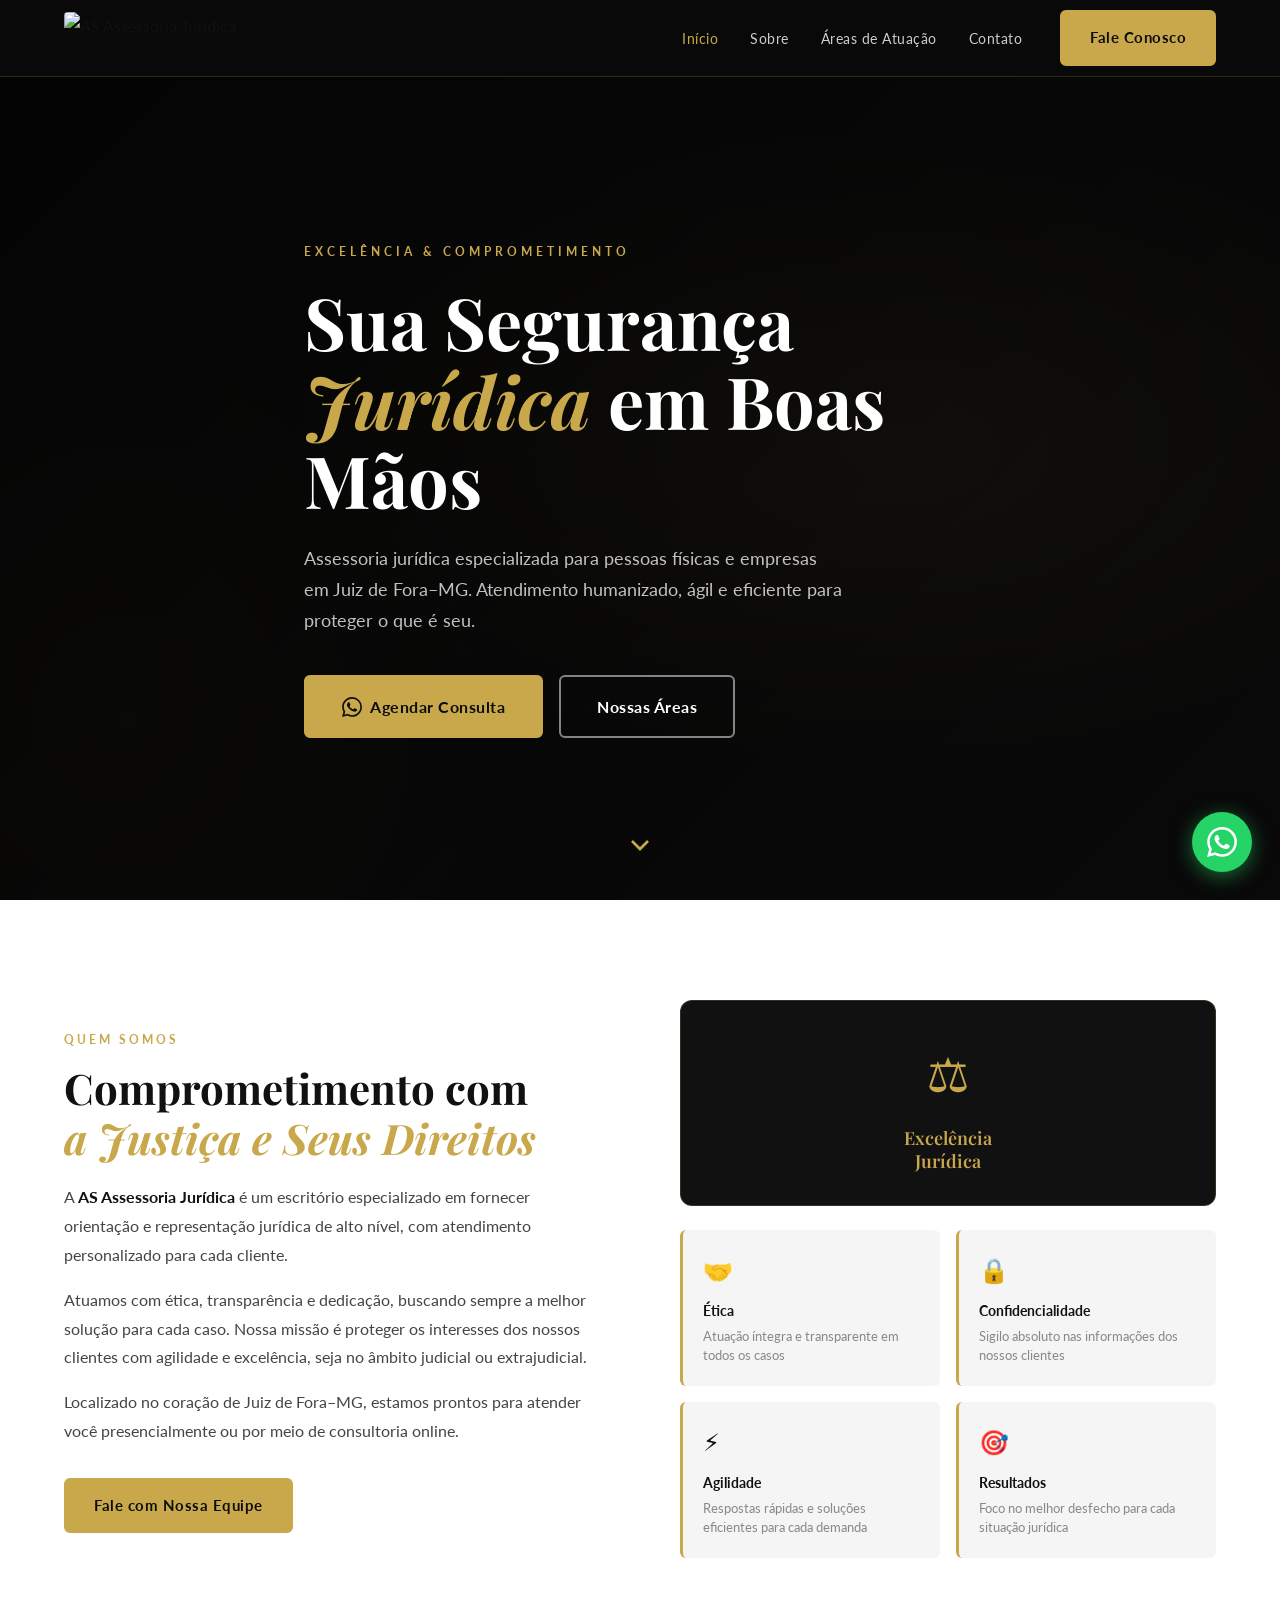
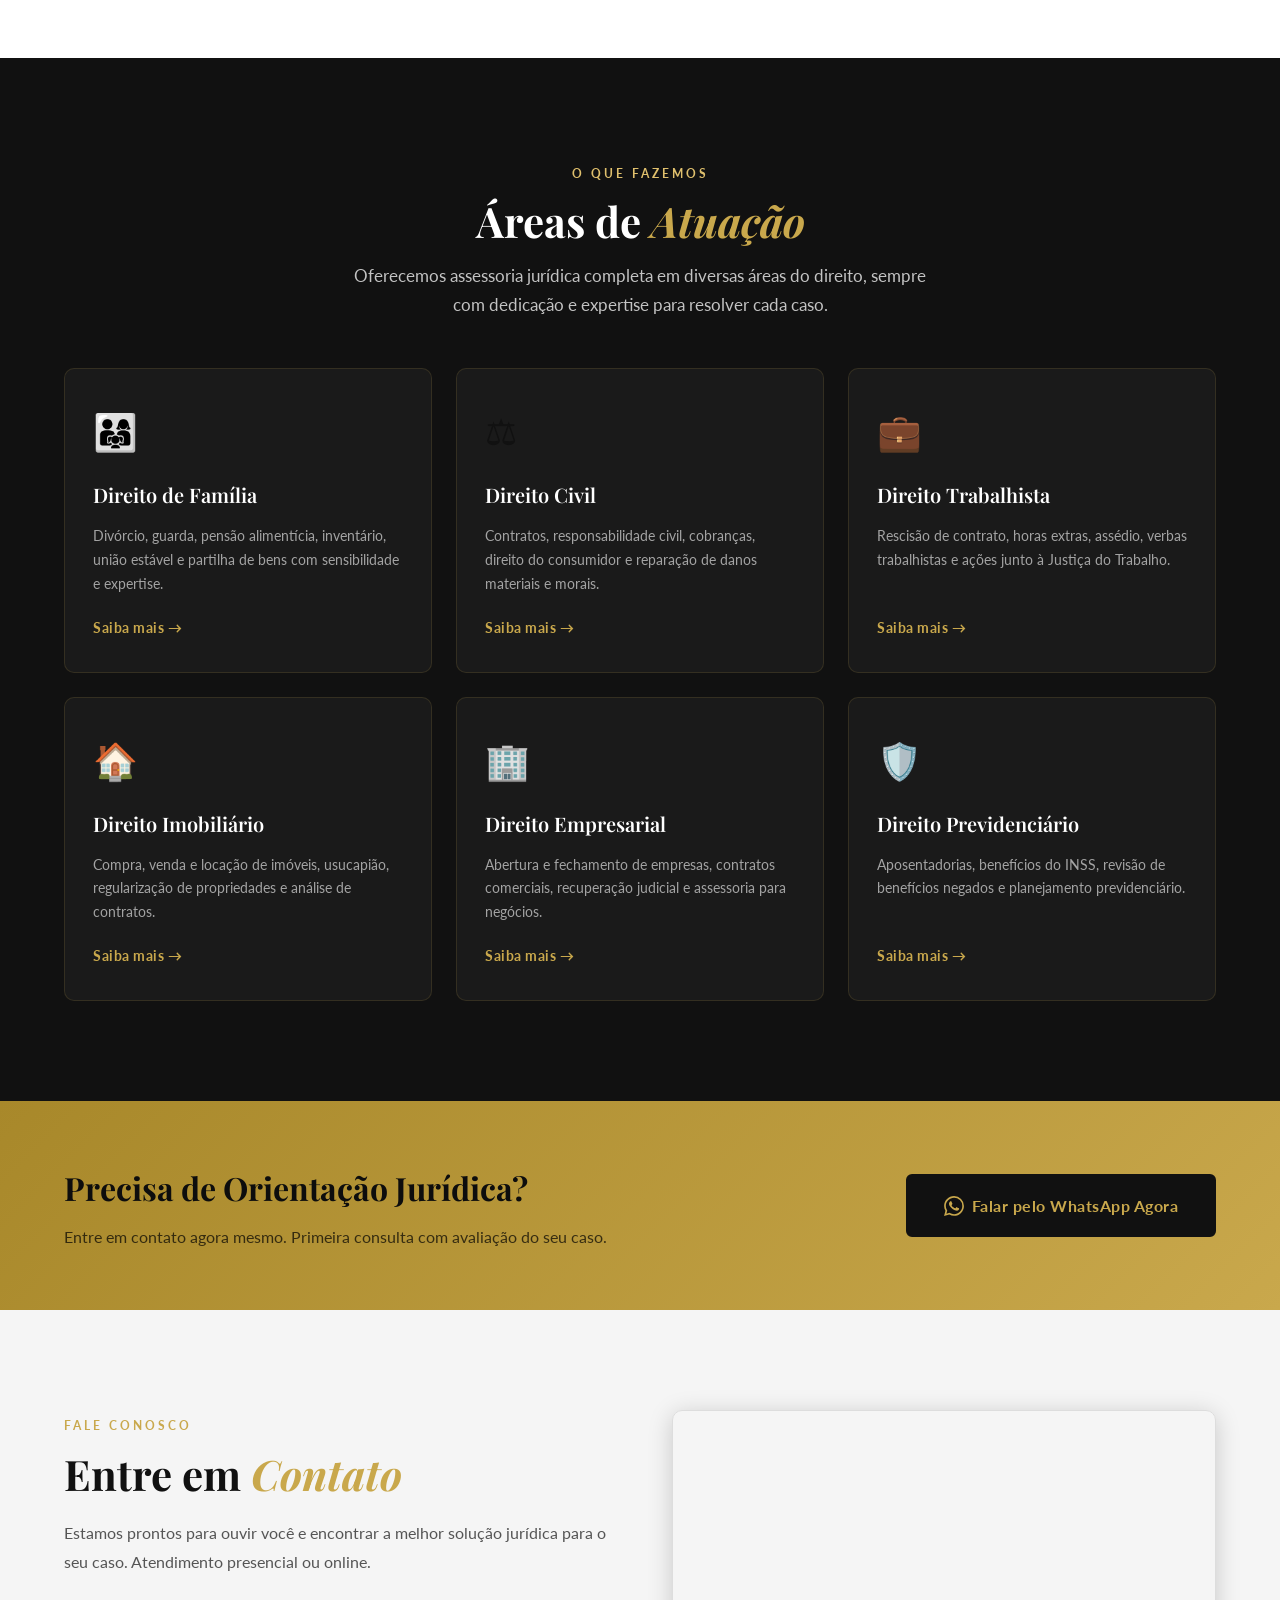
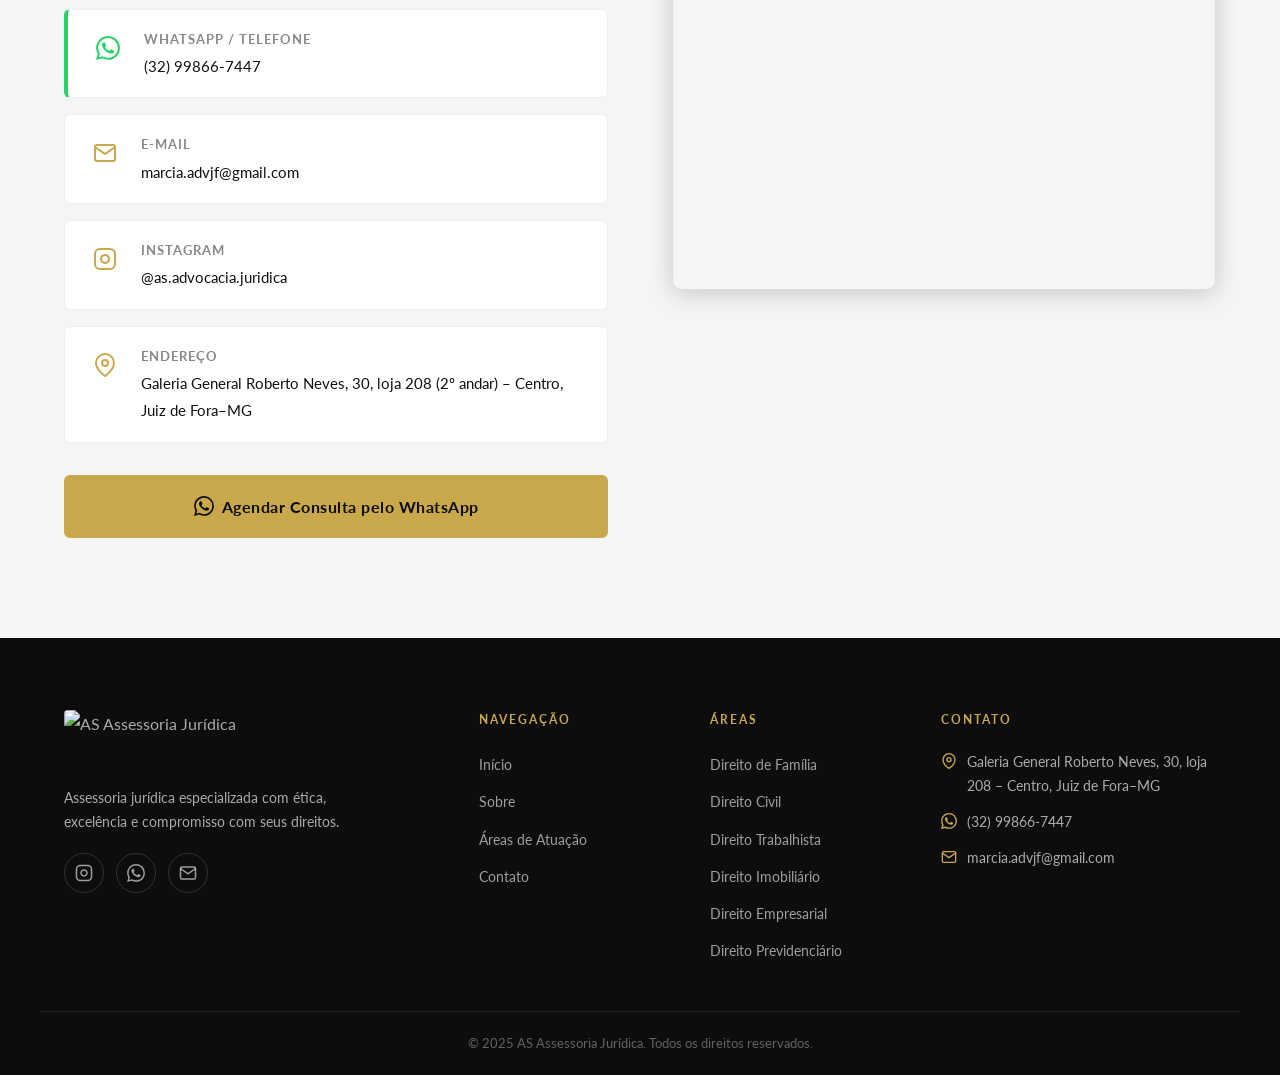
==== public/index.html @ 549d1c10 "fix: move static files into public/ directory for correct Vercel serving" ====
<!DOCTYPE html>
<html lang="pt-BR">
<head>
  <meta charset="UTF-8" />
  <meta name="viewport" content="width=device-width, initial-scale=1.0" />
  <title>AS Assessoria Jurídica | Juiz de Fora – MG</title>
  <meta name="description" content="AS Assessoria Jurídica em Juiz de Fora-MG. Atendimento especializado em Direito Civil, Família, Trabalhista e mais. Fale conosco pelo WhatsApp." />
  <meta name="keywords" content="advogado juiz de fora, assessoria jurídica juiz de fora, direito civil, direito de família, advocacia mg" />
  <meta property="og:title" content="AS Assessoria Jurídica | Juiz de Fora – MG" />
  <meta property="og:description" content="Assessoria jurídica especializada em Juiz de Fora. Atendimento humanizado e eficiente para proteger seus direitos." />
  <meta property="og:image" content="/AS-logo.jpg" />
  <link rel="icon" href="/AS-logo.jpg" type="image/jpeg" />
  <link rel="preconnect" href="https://fonts.googleapis.com" />
  <link rel="preconnect" href="https://fonts.gstatic.com" crossorigin />
  <link href="https://fonts.googleapis.com/css2?family=Playfair+Display:ital,wght@0,400;0,600;0,700;1,400&family=Lato:wght@300;400;700&display=swap" rel="stylesheet" />
  <link rel="stylesheet" href="style.css" />
</head>
<body>

  <!-- HEADER -->
  <header class="header" id="header">
    <div class="container header__inner">
      <a href="#inicio" class="header__logo">
        <img src="/AS-logo.jpg" alt="AS Assessoria Jurídica" />
      </a>
      <button class="header__toggle" id="navToggle" aria-label="Abrir menu">
        <span></span><span></span><span></span>
      </button>
      <nav class="header__nav" id="mainNav">
        <ul>
          <li><a href="#inicio" class="nav-link">Início</a></li>
          <li><a href="#sobre" class="nav-link">Sobre</a></li>
          <li><a href="#areas" class="nav-link">Áreas de Atuação</a></li>
          <li><a href="#contato" class="nav-link">Contato</a></li>
        </ul>
        <a href="https://wa.me/5532998667447?text=Olá!%20Gostaria%20de%20agendar%20uma%20consulta." target="_blank" rel="noopener" class="btn btn--gold header__cta">Fale Conosco</a>
      </nav>
    </div>
  </header>

  <!-- HERO -->
  <section class="hero" id="inicio">
    <div class="hero__overlay"></div>
    <div class="container hero__content">
      <p class="hero__eyebrow">Excelência &amp; Comprometimento</p>
      <h1 class="hero__title">Sua Segurança<br /><em>Jurídica</em> em Boas Mãos</h1>
      <p class="hero__subtitle">
        Assessoria jurídica especializada para pessoas físicas e empresas em Juiz de Fora–MG.
        Atendimento humanizado, ágil e eficiente para proteger o que é seu.
      </p>
      <div class="hero__actions">
        <a href="https://wa.me/5532998667447?text=Olá!%20Gostaria%20de%20agendar%20uma%20consulta." target="_blank" rel="noopener" class="btn btn--gold btn--lg">
          <svg xmlns="http://www.w3.org/2000/svg" viewBox="0 0 24 24" fill="currentColor" class="btn__icon"><path d="M17.472 14.382c-.297-.149-1.758-.867-2.03-.967-.273-.099-.471-.148-.67.15-.197.297-.767.966-.94 1.164-.173.199-.347.223-.644.075-.297-.15-1.255-.463-2.39-1.475-.883-.788-1.48-1.761-1.653-2.059-.173-.297-.018-.458.13-.606.134-.133.298-.347.446-.52.149-.174.198-.298.298-.497.099-.198.05-.371-.025-.52-.075-.149-.669-1.612-.916-2.207-.242-.579-.487-.5-.669-.51-.173-.008-.371-.01-.57-.01-.198 0-.52.074-.792.372-.272.297-1.04 1.016-1.04 2.479 0 1.462 1.065 2.875 1.213 3.074.149.198 2.096 3.2 5.077 4.487.709.306 1.262.489 1.694.625.712.227 1.36.195 1.871.118.571-.085 1.758-.719 2.006-1.413.248-.694.248-1.289.173-1.413-.074-.124-.272-.198-.57-.347m-5.421 7.403h-.004a9.87 9.87 0 01-5.031-1.378l-.361-.214-3.741.982.998-3.648-.235-.374a9.86 9.86 0 01-1.51-5.26c.001-5.45 4.436-9.884 9.888-9.884 2.64 0 5.122 1.03 6.988 2.898a9.825 9.825 0 012.893 6.994c-.003 5.45-4.437 9.884-9.885 9.884m8.413-18.297A11.815 11.815 0 0012.05 0C5.495 0 .16 5.335.157 11.892c0 2.096.547 4.142 1.588 5.945L.057 24l6.305-1.654a11.882 11.882 0 005.683 1.448h.005c6.554 0 11.89-5.335 11.893-11.893a11.821 11.821 0 00-3.48-8.413z"/></svg>
          Agendar Consulta
        </a>
        <a href="#areas" class="btn btn--outline btn--lg">Nossas Áreas</a>
      </div>
    </div>
    <a href="#sobre" class="hero__scroll" aria-label="Rolar para baixo">
      <svg xmlns="http://www.w3.org/2000/svg" viewBox="0 0 24 24" fill="none" stroke="currentColor" stroke-width="2"><polyline points="6 9 12 15 18 9"/></svg>
    </a>
  </section>

  <!-- SOBRE -->
  <section class="about" id="sobre">
    <div class="container about__inner">
      <div class="about__text">
        <span class="section-tag">Quem Somos</span>
        <h2 class="section-title">Comprometimento com<br /><em>a Justiça e Seus Direitos</em></h2>
        <p>
          A <strong>AS Assessoria Jurídica</strong> é um escritório especializado em fornecer orientação e representação jurídica de alto nível, com atendimento personalizado para cada cliente.
        </p>
        <p>
          Atuamos com ética, transparência e dedicação, buscando sempre a melhor solução para cada caso. Nossa missão é proteger os interesses dos nossos clientes com agilidade e excelência, seja no âmbito judicial ou extrajudicial.
        </p>
        <p>
          Localizado no coração de Juiz de Fora–MG, estamos prontos para atender você presencialmente ou por meio de consultoria online.
        </p>
        <a href="https://wa.me/5532998667447?text=Olá!%20Gostaria%20de%20saber%20mais%20sobre%20os%20serviços." target="_blank" rel="noopener" class="btn btn--gold">Fale com Nossa Equipe</a>
      </div>
      <div class="about__visual">
        <div class="about__badge">
          <span class="about__badge-icon">⚖</span>
          <p>Excelência<br />Jurídica</p>
        </div>
        <div class="about__pillars">
          <div class="pillar">
            <div class="pillar__icon">🤝</div>
            <h4>Ética</h4>
            <p>Atuação íntegra e transparente em todos os casos</p>
          </div>
          <div class="pillar">
            <div class="pillar__icon">🔒</div>
            <h4>Confidencialidade</h4>
            <p>Sigilo absoluto nas informações dos nossos clientes</p>
          </div>
          <div class="pillar">
            <div class="pillar__icon">⚡</div>
            <h4>Agilidade</h4>
            <p>Respostas rápidas e soluções eficientes para cada demanda</p>
          </div>
          <div class="pillar">
            <div class="pillar__icon">🎯</div>
            <h4>Resultados</h4>
            <p>Foco no melhor desfecho para cada situação jurídica</p>
          </div>
        </div>
      </div>
    </div>
  </section>

  <!-- ÁREAS DE ATUAÇÃO -->
  <section class="areas" id="areas">
    <div class="container">
      <span class="section-tag section-tag--light">O que fazemos</span>
      <h2 class="section-title section-title--light">Áreas de <em>Atuação</em></h2>
      <p class="section-subtitle">
        Oferecemos assessoria jurídica completa em diversas áreas do direito, sempre com dedicação e expertise para resolver cada caso.
      </p>
      <div class="areas__grid">

        <div class="area-card">
          <div class="area-card__icon">👨‍👩‍👧</div>
          <h3>Direito de Família</h3>
          <p>Divórcio, guarda, pensão alimentícia, inventário, união estável e partilha de bens com sensibilidade e expertise.</p>
          <a href="https://wa.me/5532998667447?text=Olá!%20Preciso%20de%20assessoria%20em%20Direito%20de%20Família." target="_blank" rel="noopener" class="area-card__link">Saiba mais →</a>
        </div>

        <div class="area-card">
          <div class="area-card__icon">⚖️</div>
          <h3>Direito Civil</h3>
          <p>Contratos, responsabilidade civil, cobranças, direito do consumidor e reparação de danos materiais e morais.</p>
          <a href="https://wa.me/5532998667447?text=Olá!%20Preciso%20de%20assessoria%20em%20Direito%20Civil." target="_blank" rel="noopener" class="area-card__link">Saiba mais →</a>
        </div>

        <div class="area-card">
          <div class="area-card__icon">💼</div>
          <h3>Direito Trabalhista</h3>
          <p>Rescisão de contrato, horas extras, assédio, verbas trabalhistas e ações junto à Justiça do Trabalho.</p>
          <a href="https://wa.me/5532998667447?text=Olá!%20Preciso%20de%20assessoria%20em%20Direito%20Trabalhista." target="_blank" rel="noopener" class="area-card__link">Saiba mais →</a>
        </div>

        <div class="area-card">
          <div class="area-card__icon">🏠</div>
          <h3>Direito Imobiliário</h3>
          <p>Compra, venda e locação de imóveis, usucapião, regularização de propriedades e análise de contratos.</p>
          <a href="https://wa.me/5532998667447?text=Olá!%20Preciso%20de%20assessoria%20em%20Direito%20Imobiliário." target="_blank" rel="noopener" class="area-card__link">Saiba mais →</a>
        </div>

        <div class="area-card">
          <div class="area-card__icon">🏢</div>
          <h3>Direito Empresarial</h3>
          <p>Abertura e fechamento de empresas, contratos comerciais, recuperação judicial e assessoria para negócios.</p>
          <a href="https://wa.me/5532998667447?text=Olá!%20Preciso%20de%20assessoria%20em%20Direito%20Empresarial." target="_blank" rel="noopener" class="area-card__link">Saiba mais →</a>
        </div>

        <div class="area-card">
          <div class="area-card__icon">🛡️</div>
          <h3>Direito Previdenciário</h3>
          <p>Aposentadorias, benefícios do INSS, revisão de benefícios negados e planejamento previdenciário.</p>
          <a href="https://wa.me/5532998667447?text=Olá!%20Preciso%20de%20assessoria%20em%20Direito%20Previdenciário." target="_blank" rel="noopener" class="area-card__link">Saiba mais →</a>
        </div>

      </div>
    </div>
  </section>

  <!-- CTA BANNER -->
  <section class="cta-banner">
    <div class="container cta-banner__inner">
      <div class="cta-banner__text">
        <h2>Precisa de Orientação Jurídica?</h2>
        <p>Entre em contato agora mesmo. Primeira consulta com avaliação do seu caso.</p>
      </div>
      <a href="https://wa.me/5532998667447?text=Olá!%20Gostaria%20de%20agendar%20uma%20consulta." target="_blank" rel="noopener" class="btn btn--dark btn--lg">
        <svg xmlns="http://www.w3.org/2000/svg" viewBox="0 0 24 24" fill="currentColor" class="btn__icon"><path d="M17.472 14.382c-.297-.149-1.758-.867-2.03-.967-.273-.099-.471-.148-.67.15-.197.297-.767.966-.94 1.164-.173.199-.347.223-.644.075-.297-.15-1.255-.463-2.39-1.475-.883-.788-1.48-1.761-1.653-2.059-.173-.297-.018-.458.13-.606.134-.133.298-.347.446-.52.149-.174.198-.298.298-.497.099-.198.05-.371-.025-.52-.075-.149-.669-1.612-.916-2.207-.242-.579-.487-.5-.669-.51-.173-.008-.371-.01-.57-.01-.198 0-.52.074-.792.372-.272.297-1.04 1.016-1.04 2.479 0 1.462 1.065 2.875 1.213 3.074.149.198 2.096 3.2 5.077 4.487.709.306 1.262.489 1.694.625.712.227 1.36.195 1.871.118.571-.085 1.758-.719 2.006-1.413.248-.694.248-1.289.173-1.413-.074-.124-.272-.198-.57-.347m-5.421 7.403h-.004a9.87 9.87 0 01-5.031-1.378l-.361-.214-3.741.982.998-3.648-.235-.374a9.86 9.86 0 01-1.51-5.26c.001-5.45 4.436-9.884 9.888-9.884 2.64 0 5.122 1.03 6.988 2.898a9.825 9.825 0 012.893 6.994c-.003 5.45-4.437 9.884-9.885 9.884m8.413-18.297A11.815 11.815 0 0012.05 0C5.495 0 .16 5.335.157 11.892c0 2.096.547 4.142 1.588 5.945L.057 24l6.305-1.654a11.882 11.882 0 005.683 1.448h.005c6.554 0 11.89-5.335 11.893-11.893a11.821 11.821 0 00-3.48-8.413z"/></svg>
        Falar pelo WhatsApp Agora
      </a>
    </div>
  </section>

  <!-- CONTATO -->
  <section class="contact" id="contato">
    <div class="container contact__inner">
      <div class="contact__info">
        <span class="section-tag">Fale Conosco</span>
        <h2 class="section-title">Entre em <em>Contato</em></h2>
        <p class="contact__lead">
          Estamos prontos para ouvir você e encontrar a melhor solução jurídica para o seu caso. Atendimento presencial ou online.
        </p>

        <div class="contact__items">
          <a href="https://wa.me/5532998667447?text=Olá!%20Gostaria%20de%20agendar%20uma%20consulta." target="_blank" rel="noopener" class="contact__item contact__item--whatsapp">
            <div class="contact__item-icon">
              <svg xmlns="http://www.w3.org/2000/svg" viewBox="0 0 24 24" fill="currentColor"><path d="M17.472 14.382c-.297-.149-1.758-.867-2.03-.967-.273-.099-.471-.148-.67.15-.197.297-.767.966-.94 1.164-.173.199-.347.223-.644.075-.297-.15-1.255-.463-2.39-1.475-.883-.788-1.48-1.761-1.653-2.059-.173-.297-.018-.458.13-.606.134-.133.298-.347.446-.52.149-.174.198-.298.298-.497.099-.198.05-.371-.025-.52-.075-.149-.669-1.612-.916-2.207-.242-.579-.487-.5-.669-.51-.173-.008-.371-.01-.57-.01-.198 0-.52.074-.792.372-.272.297-1.04 1.016-1.04 2.479 0 1.462 1.065 2.875 1.213 3.074.149.198 2.096 3.2 5.077 4.487.709.306 1.262.489 1.694.625.712.227 1.36.195 1.871.118.571-.085 1.758-.719 2.006-1.413.248-.694.248-1.289.173-1.413-.074-.124-.272-.198-.57-.347m-5.421 7.403h-.004a9.87 9.87 0 01-5.031-1.378l-.361-.214-3.741.982.998-3.648-.235-.374a9.86 9.86 0 01-1.51-5.26c.001-5.45 4.436-9.884 9.888-9.884 2.64 0 5.122 1.03 6.988 2.898a9.825 9.825 0 012.893 6.994c-.003 5.45-4.437 9.884-9.885 9.884m8.413-18.297A11.815 11.815 0 0012.05 0C5.495 0 .16 5.335.157 11.892c0 2.096.547 4.142 1.588 5.945L.057 24l6.305-1.654a11.882 11.882 0 005.683 1.448h.005c6.554 0 11.89-5.335 11.893-11.893a11.821 11.821 0 00-3.48-8.413z"/></svg>
            </div>
            <div class="contact__item-text">
              <strong>WhatsApp / Telefone</strong>
              <span>(32) 99866-7447</span>
            </div>
          </a>

          <a href="mailto:marcia.advjf@gmail.com" class="contact__item">
            <div class="contact__item-icon">
              <svg xmlns="http://www.w3.org/2000/svg" viewBox="0 0 24 24" fill="none" stroke="currentColor" stroke-width="2"><path d="M4 4h16c1.1 0 2 .9 2 2v12c0 1.1-.9 2-2 2H4c-1.1 0-2-.9-2-2V6c0-1.1.9-2 2-2z"/><polyline points="22,6 12,13 2,6"/></svg>
            </div>
            <div class="contact__item-text">
              <strong>E-mail</strong>
              <span>marcia.advjf@gmail.com</span>
            </div>
          </a>

          <a href="https://www.instagram.com/as.advocacia.juridica/" target="_blank" rel="noopener" class="contact__item">
            <div class="contact__item-icon">
              <svg xmlns="http://www.w3.org/2000/svg" viewBox="0 0 24 24" fill="none" stroke="currentColor" stroke-width="2"><rect x="2" y="2" width="20" height="20" rx="5" ry="5"/><path d="M16 11.37A4 4 0 1 1 12.63 8 4 4 0 0 1 16 11.37z"/><line x1="17.5" y1="6.5" x2="17.51" y2="6.5"/></svg>
            </div>
            <div class="contact__item-text">
              <strong>Instagram</strong>
              <span>@as.advocacia.juridica</span>
            </div>
          </a>

          <div class="contact__item">
            <div class="contact__item-icon">
              <svg xmlns="http://www.w3.org/2000/svg" viewBox="0 0 24 24" fill="none" stroke="currentColor" stroke-width="2"><path d="M21 10c0 7-9 13-9 13s-9-6-9-13a9 9 0 0 1 18 0z"/><circle cx="12" cy="10" r="3"/></svg>
            </div>
            <div class="contact__item-text">
              <strong>Endereço</strong>
              <span>Galeria General Roberto Neves, 30, loja 208 (2º andar) – Centro, Juiz de Fora–MG</span>
            </div>
          </div>
        </div>

        <a href="https://wa.me/5532998667447?text=Olá!%20Gostaria%20de%20agendar%20uma%20consulta%20presencial." target="_blank" rel="noopener" class="btn btn--gold btn--lg contact__wa-btn">
          <svg xmlns="http://www.w3.org/2000/svg" viewBox="0 0 24 24" fill="currentColor" class="btn__icon"><path d="M17.472 14.382c-.297-.149-1.758-.867-2.03-.967-.273-.099-.471-.148-.67.15-.197.297-.767.966-.94 1.164-.173.199-.347.223-.644.075-.297-.15-1.255-.463-2.39-1.475-.883-.788-1.48-1.761-1.653-2.059-.173-.297-.018-.458.13-.606.134-.133.298-.347.446-.52.149-.174.198-.298.298-.497.099-.198.05-.371-.025-.52-.075-.149-.669-1.612-.916-2.207-.242-.579-.487-.5-.669-.51-.173-.008-.371-.01-.57-.01-.198 0-.52.074-.792.372-.272.297-1.04 1.016-1.04 2.479 0 1.462 1.065 2.875 1.213 3.074.149.198 2.096 3.2 5.077 4.487.709.306 1.262.489 1.694.625.712.227 1.36.195 1.871.118.571-.085 1.758-.719 2.006-1.413.248-.694.248-1.289.173-1.413-.074-.124-.272-.198-.57-.347m-5.421 7.403h-.004a9.87 9.87 0 01-5.031-1.378l-.361-.214-3.741.982.998-3.648-.235-.374a9.86 9.86 0 01-1.51-5.26c.001-5.45 4.436-9.884 9.888-9.884 2.64 0 5.122 1.03 6.988 2.898a9.825 9.825 0 012.893 6.994c-.003 5.45-4.437 9.884-9.885 9.884m8.413-18.297A11.815 11.815 0 0012.05 0C5.495 0 .16 5.335.157 11.892c0 2.096.547 4.142 1.588 5.945L.057 24l6.305-1.654a11.882 11.882 0 005.683 1.448h.005c6.554 0 11.89-5.335 11.893-11.893a11.821 11.821 0 00-3.48-8.413z"/></svg>
          Agendar Consulta pelo WhatsApp
        </a>
      </div>

      <div class="contact__map">
        <iframe
          title="Localização AS Assessoria Jurídica"
          src="https://www.google.com/maps/embed?pb=!1m18!1m12!1m3!1d3718.0!2d-43.3503!3d-21.7642!2m3!1f0!2f0!3f0!3m2!1i1024!2i768!4f13.1!3m3!1m2!1s0x0%3A0x0!2zMjHCsDQ1JzUxLjEiUyA0M8KwMjEnMDEuMSJX!5e0!3m2!1spt-BR!2sbr!4v1234567890"
          width="100%" height="100%" style="border:0;" allowfullscreen="" loading="lazy" referrerpolicy="no-referrer-when-downgrade">
        </iframe>
      </div>
    </div>
  </section>

  <!-- FOOTER -->
  <footer class="footer">
    <div class="container footer__inner">
      <div class="footer__brand">
        <img src="/AS-logo.jpg" alt="AS Assessoria Jurídica" class="footer__logo" />
        <p>Assessoria jurídica especializada com ética, excelência e compromisso com seus direitos.</p>
        <div class="footer__social">
          <a href="https://www.instagram.com/as.advocacia.juridica/" target="_blank" rel="noopener" aria-label="Instagram">
            <svg xmlns="http://www.w3.org/2000/svg" viewBox="0 0 24 24" fill="none" stroke="currentColor" stroke-width="2"><rect x="2" y="2" width="20" height="20" rx="5" ry="5"/><path d="M16 11.37A4 4 0 1 1 12.63 8 4 4 0 0 1 16 11.37z"/><line x1="17.5" y1="6.5" x2="17.51" y2="6.5"/></svg>
          </a>
          <a href="https://wa.me/5532998667447" target="_blank" rel="noopener" aria-label="WhatsApp">
            <svg xmlns="http://www.w3.org/2000/svg" viewBox="0 0 24 24" fill="currentColor"><path d="M17.472 14.382c-.297-.149-1.758-.867-2.03-.967-.273-.099-.471-.148-.67.15-.197.297-.767.966-.94 1.164-.173.199-.347.223-.644.075-.297-.15-1.255-.463-2.39-1.475-.883-.788-1.48-1.761-1.653-2.059-.173-.297-.018-.458.13-.606.134-.133.298-.347.446-.52.149-.174.198-.298.298-.497.099-.198.05-.371-.025-.52-.075-.149-.669-1.612-.916-2.207-.242-.579-.487-.5-.669-.51-.173-.008-.371-.01-.57-.01-.198 0-.52.074-.792.372-.272.297-1.04 1.016-1.04 2.479 0 1.462 1.065 2.875 1.213 3.074.149.198 2.096 3.2 5.077 4.487.709.306 1.262.489 1.694.625.712.227 1.36.195 1.871.118.571-.085 1.758-.719 2.006-1.413.248-.694.248-1.289.173-1.413-.074-.124-.272-.198-.57-.347m-5.421 7.403h-.004a9.87 9.87 0 01-5.031-1.378l-.361-.214-3.741.982.998-3.648-.235-.374a9.86 9.86 0 01-1.51-5.26c.001-5.45 4.436-9.884 9.888-9.884 2.64 0 5.122 1.03 6.988 2.898a9.825 9.825 0 012.893 6.994c-.003 5.45-4.437 9.884-9.885 9.884m8.413-18.297A11.815 11.815 0 0012.05 0C5.495 0 .16 5.335.157 11.892c0 2.096.547 4.142 1.588 5.945L.057 24l6.305-1.654a11.882 11.882 0 005.683 1.448h.005c6.554 0 11.89-5.335 11.893-11.893a11.821 11.821 0 00-3.48-8.413z"/></svg>
          </a>
          <a href="mailto:marcia.advjf@gmail.com" aria-label="E-mail">
            <svg xmlns="http://www.w3.org/2000/svg" viewBox="0 0 24 24" fill="none" stroke="currentColor" stroke-width="2"><path d="M4 4h16c1.1 0 2 .9 2 2v12c0 1.1-.9 2-2 2H4c-1.1 0-2-.9-2-2V6c0-1.1.9-2 2-2z"/><polyline points="22,6 12,13 2,6"/></svg>
          </a>
        </div>
      </div>
      <div class="footer__links">
        <h4>Navegação</h4>
        <ul>
          <li><a href="#inicio">Início</a></li>
          <li><a href="#sobre">Sobre</a></li>
          <li><a href="#areas">Áreas de Atuação</a></li>
          <li><a href="#contato">Contato</a></li>
        </ul>
      </div>
      <div class="footer__links">
        <h4>Áreas</h4>
        <ul>
          <li><a href="#areas">Direito de Família</a></li>
          <li><a href="#areas">Direito Civil</a></li>
          <li><a href="#areas">Direito Trabalhista</a></li>
          <li><a href="#areas">Direito Imobiliário</a></li>
          <li><a href="#areas">Direito Empresarial</a></li>
          <li><a href="#areas">Direito Previdenciário</a></li>
        </ul>
      </div>
      <div class="footer__contact">
        <h4>Contato</h4>
        <p>
          <svg xmlns="http://www.w3.org/2000/svg" viewBox="0 0 24 24" fill="none" stroke="currentColor" stroke-width="2"><path d="M21 10c0 7-9 13-9 13s-9-6-9-13a9 9 0 0 1 18 0z"/><circle cx="12" cy="10" r="3"/></svg>
          Galeria General Roberto Neves, 30, loja 208 – Centro, Juiz de Fora–MG
        </p>
        <p>
          <svg xmlns="http://www.w3.org/2000/svg" viewBox="0 0 24 24" fill="currentColor"><path d="M17.472 14.382c-.297-.149-1.758-.867-2.03-.967-.273-.099-.471-.148-.67.15-.197.297-.767.966-.94 1.164-.173.199-.347.223-.644.075-.297-.15-1.255-.463-2.39-1.475-.883-.788-1.48-1.761-1.653-2.059-.173-.297-.018-.458.13-.606.134-.133.298-.347.446-.52.149-.174.198-.298.298-.497.099-.198.05-.371-.025-.52-.075-.149-.669-1.612-.916-2.207-.242-.579-.487-.5-.669-.51-.173-.008-.371-.01-.57-.01-.198 0-.52.074-.792.372-.272.297-1.04 1.016-1.04 2.479 0 1.462 1.065 2.875 1.213 3.074.149.198 2.096 3.2 5.077 4.487.709.306 1.262.489 1.694.625.712.227 1.36.195 1.871.118.571-.085 1.758-.719 2.006-1.413.248-.694.248-1.289.173-1.413-.074-.124-.272-.198-.57-.347m-5.421 7.403h-.004a9.87 9.87 0 01-5.031-1.378l-.361-.214-3.741.982.998-3.648-.235-.374a9.86 9.86 0 01-1.51-5.26c.001-5.45 4.436-9.884 9.888-9.884 2.64 0 5.122 1.03 6.988 2.898a9.825 9.825 0 012.893 6.994c-.003 5.45-4.437 9.884-9.885 9.884m8.413-18.297A11.815 11.815 0 0012.05 0C5.495 0 .16 5.335.157 11.892c0 2.096.547 4.142 1.588 5.945L.057 24l6.305-1.654a11.882 11.882 0 005.683 1.448h.005c6.554 0 11.89-5.335 11.893-11.893a11.821 11.821 0 00-3.48-8.413z"/></svg>
          (32) 99866-7447
        </p>
        <p>
          <svg xmlns="http://www.w3.org/2000/svg" viewBox="0 0 24 24" fill="none" stroke="currentColor" stroke-width="2"><path d="M4 4h16c1.1 0 2 .9 2 2v12c0 1.1-.9 2-2 2H4c-1.1 0-2-.9-2-2V6c0-1.1.9-2 2-2z"/><polyline points="22,6 12,13 2,6"/></svg>
          marcia.advjf@gmail.com
        </p>
      </div>
    </div>
    <div class="footer__bottom">
      <div class="container">
        <p>&copy; 2025 AS Assessoria Jurídica. Todos os direitos reservados.</p>
      </div>
    </div>
  </footer>

  <!-- WHATSAPP FLOATING BUTTON -->
  <a href="https://wa.me/5532998667447?text=Olá!%20Vim%20pelo%20site%20e%20gostaria%20de%20agendar%20uma%20consulta." target="_blank" rel="noopener" class="whatsapp-float" aria-label="Falar pelo WhatsApp">
    <svg xmlns="http://www.w3.org/2000/svg" viewBox="0 0 24 24" fill="currentColor"><path d="M17.472 14.382c-.297-.149-1.758-.867-2.03-.967-.273-.099-.471-.148-.67.15-.197.297-.767.966-.94 1.164-.173.199-.347.223-.644.075-.297-.15-1.255-.463-2.39-1.475-.883-.788-1.48-1.761-1.653-2.059-.173-.297-.018-.458.13-.606.134-.133.298-.347.446-.52.149-.174.198-.298.298-.497.099-.198.05-.371-.025-.52-.075-.149-.669-1.612-.916-2.207-.242-.579-.487-.5-.669-.51-.173-.008-.371-.01-.57-.01-.198 0-.52.074-.792.372-.272.297-1.04 1.016-1.04 2.479 0 1.462 1.065 2.875 1.213 3.074.149.198 2.096 3.2 5.077 4.487.709.306 1.262.489 1.694.625.712.227 1.36.195 1.871.118.571-.085 1.758-.719 2.006-1.413.248-.694.248-1.289.173-1.413-.074-.124-.272-.198-.57-.347m-5.421 7.403h-.004a9.87 9.87 0 01-5.031-1.378l-.361-.214-3.741.982.998-3.648-.235-.374a9.86 9.86 0 01-1.51-5.26c.001-5.45 4.436-9.884 9.888-9.884 2.64 0 5.122 1.03 6.988 2.898a9.825 9.825 0 012.893 6.994c-.003 5.45-4.437 9.884-9.885 9.884m8.413-18.297A11.815 11.815 0 0012.05 0C5.495 0 .16 5.335.157 11.892c0 2.096.547 4.142 1.588 5.945L.057 24l6.305-1.654a11.882 11.882 0 005.683 1.448h.005c6.554 0 11.89-5.335 11.893-11.893a11.821 11.821 0 00-3.48-8.413z"/></svg>
    <span class="whatsapp-float__tooltip">Fale conosco!</span>
  </a>

  <script src="main.js"></script>
</body>
</html>
---- public/style.css ----
/* ===== RESET & BASE ===== */
*, *::before, *::after { box-sizing: border-box; margin: 0; padding: 0; }

:root {
  --gold: #c9a84c;
  --gold-light: #e0c06d;
  --gold-dark: #a8882a;
  --black: #0d0d0d;
  --dark: #111111;
  --dark-2: #1a1a1a;
  --dark-3: #222222;
  --white: #ffffff;
  --gray: #888888;
  --gray-light: #f5f5f5;
  --font-serif: 'Playfair Display', Georgia, serif;
  --font-sans: 'Lato', system-ui, sans-serif;
  --radius: 6px;
  --shadow: 0 4px 24px rgba(0,0,0,0.18);
  --transition: 0.3s ease;
}

html { scroll-behavior: smooth; }

body {
  font-family: var(--font-sans);
  background: var(--white);
  color: var(--dark);
  line-height: 1.7;
  font-size: 16px;
  overflow-x: hidden;
}

img { max-width: 100%; display: block; }
a { text-decoration: none; color: inherit; }
ul { list-style: none; }

.container {
  max-width: 1200px;
  margin: 0 auto;
  padding: 0 24px;
}

/* ===== TYPOGRAPHY ===== */
.section-tag {
  display: inline-block;
  font-size: 12px;
  font-weight: 700;
  letter-spacing: 3px;
  text-transform: uppercase;
  color: var(--gold);
  margin-bottom: 12px;
}
.section-tag--light { color: var(--gold-light); }

.section-title {
  font-family: var(--font-serif);
  font-size: clamp(28px, 4vw, 42px);
  font-weight: 700;
  color: var(--dark);
  line-height: 1.2;
  margin-bottom: 20px;
}
.section-title em { font-style: italic; color: var(--gold); }
.section-title--light { color: var(--white); }

.section-subtitle {
  font-size: 17px;
  color: rgba(255,255,255,0.75);
  max-width: 600px;
  margin: 0 auto 48px;
  text-align: center;
}

/* ===== BUTTONS ===== */
.btn {
  display: inline-flex;
  align-items: center;
  gap: 8px;
  padding: 13px 28px;
  border-radius: var(--radius);
  font-family: var(--font-sans);
  font-size: 15px;
  font-weight: 700;
  letter-spacing: 0.5px;
  cursor: pointer;
  transition: all var(--transition);
  border: 2px solid transparent;
  white-space: nowrap;
}
.btn--lg { padding: 16px 36px; font-size: 16px; }
.btn__icon { width: 20px; height: 20px; flex-shrink: 0; }

.btn--gold {
  background: var(--gold);
  color: var(--black);
  border-color: var(--gold);
}
.btn--gold:hover { background: var(--gold-light); border-color: var(--gold-light); transform: translateY(-2px); box-shadow: 0 8px 24px rgba(201,168,76,0.4); }

.btn--outline {
  background: transparent;
  color: var(--white);
  border-color: rgba(255,255,255,0.5);
}
.btn--outline:hover { border-color: var(--gold); color: var(--gold); transform: translateY(-2px); }

.btn--dark {
  background: var(--dark);
  color: var(--gold);
  border-color: var(--dark);
}
.btn--dark:hover { background: var(--dark-2); transform: translateY(-2px); box-shadow: var(--shadow); }

/* ===== HEADER ===== */
.header {
  position: fixed;
  top: 0;
  left: 0;
  right: 0;
  z-index: 1000;
  background: rgba(10,10,10,0.95);
  backdrop-filter: blur(12px);
  -webkit-backdrop-filter: blur(12px);
  border-bottom: 1px solid rgba(201,168,76,0.2);
  transition: background var(--transition);
}

.header__inner {
  display: flex;
  align-items: center;
  justify-content: space-between;
  height: 76px;
}

.header__logo img {
  height: 52px;
  width: auto;
  object-fit: contain;
  border-radius: 4px;
}

.header__nav {
  display: flex;
  align-items: center;
  gap: 8px;
}

.header__nav ul {
  display: flex;
  gap: 4px;
  margin-right: 16px;
}

.nav-link {
  padding: 8px 14px;
  color: rgba(255,255,255,0.8);
  font-size: 14px;
  font-weight: 400;
  letter-spacing: 0.5px;
  border-radius: var(--radius);
  transition: all var(--transition);
}
.nav-link:hover, .nav-link.active { color: var(--gold); }

.header__toggle {
  display: none;
  flex-direction: column;
  gap: 5px;
  background: none;
  border: none;
  cursor: pointer;
  padding: 8px;
}
.header__toggle span {
  display: block;
  width: 24px;
  height: 2px;
  background: var(--white);
  border-radius: 2px;
  transition: all var(--transition);
}

/* ===== HERO ===== */
.hero {
  position: relative;
  min-height: 100vh;
  display: flex;
  align-items: center;
  background: var(--black);
  overflow: hidden;
}

.hero::before {
  content: '';
  position: absolute;
  inset: 0;
  background:
    radial-gradient(ellipse 80% 60% at 70% 50%, rgba(201,168,76,0.08) 0%, transparent 60%),
    radial-gradient(ellipse 50% 80% at 10% 80%, rgba(201,168,76,0.04) 0%, transparent 60%);
}

.hero__overlay {
  position: absolute;
  inset: 0;
  background: linear-gradient(135deg, rgba(0,0,0,0.7) 0%, rgba(0,0,0,0.3) 100%);
}

.hero__content {
  position: relative;
  z-index: 2;
  max-width: 720px;
  padding-top: 80px;
}

.hero__eyebrow {
  font-size: 12px;
  font-weight: 700;
  letter-spacing: 4px;
  text-transform: uppercase;
  color: var(--gold);
  margin-bottom: 20px;
}

.hero__title {
  font-family: var(--font-serif);
  font-size: clamp(38px, 6vw, 72px);
  font-weight: 700;
  color: var(--white);
  line-height: 1.1;
  margin-bottom: 24px;
}
.hero__title em { font-style: italic; color: var(--gold); }

.hero__subtitle {
  font-size: 18px;
  color: rgba(255,255,255,0.75);
  max-width: 540px;
  margin-bottom: 40px;
  line-height: 1.7;
}

.hero__actions { display: flex; gap: 16px; flex-wrap: wrap; }

.hero__scroll {
  position: absolute;
  bottom: 32px;
  left: 50%;
  transform: translateX(-50%);
  z-index: 2;
  color: var(--gold);
  animation: bounce 2s infinite;
}
.hero__scroll svg { width: 32px; height: 32px; }

@keyframes bounce {
  0%, 100% { transform: translateX(-50%) translateY(0); }
  50% { transform: translateX(-50%) translateY(8px); }
}

/* ===== ABOUT ===== */
.about {
  padding: 100px 0;
  background: var(--white);
}

.about__inner {
  display: grid;
  grid-template-columns: 1fr 1fr;
  gap: 80px;
  align-items: center;
}

.about__text p {
  color: #444;
  margin-bottom: 16px;
  font-size: 16px;
  line-height: 1.8;
}
.about__text strong { color: var(--dark); }

.about__text .btn { margin-top: 16px; }

.about__visual { position: relative; }

.about__badge {
  background: var(--dark);
  color: var(--gold);
  border-radius: 12px;
  padding: 32px;
  text-align: center;
  margin-bottom: 24px;
  border: 1px solid rgba(201,168,76,0.2);
}
.about__badge-icon { font-size: 48px; display: block; margin-bottom: 12px; }
.about__badge p { font-family: var(--font-serif); font-size: 18px; font-weight: 600; line-height: 1.3; }

.about__pillars {
  display: grid;
  grid-template-columns: 1fr 1fr;
  gap: 16px;
}

.pillar {
  background: var(--gray-light);
  border-radius: var(--radius);
  padding: 20px;
  border-left: 3px solid var(--gold);
  transition: all var(--transition);
}
.pillar:hover { background: var(--dark); color: var(--white); transform: translateY(-2px); box-shadow: var(--shadow); }
.pillar:hover p { color: rgba(255,255,255,0.7); }
.pillar__icon { font-size: 24px; margin-bottom: 8px; }
.pillar h4 { font-size: 14px; font-weight: 700; margin-bottom: 4px; color: var(--dark); }
.pillar:hover h4 { color: var(--gold); }
.pillar p { font-size: 13px; color: var(--gray); line-height: 1.5; }

/* ===== AREAS ===== */
.areas {
  padding: 100px 0;
  background: var(--dark);
  text-align: center;
}

.areas .section-title { margin-bottom: 16px; }

.areas__grid {
  display: grid;
  grid-template-columns: repeat(3, 1fr);
  gap: 24px;
  text-align: left;
  margin-top: 16px;
}

.area-card {
  background: var(--dark-2);
  border: 1px solid rgba(201,168,76,0.15);
  border-radius: 10px;
  padding: 32px 28px;
  transition: all var(--transition);
  display: flex;
  flex-direction: column;
}
.area-card:hover {
  border-color: var(--gold);
  background: var(--dark-3);
  transform: translateY(-4px);
  box-shadow: 0 12px 40px rgba(0,0,0,0.4);
}

.area-card__icon { font-size: 36px; margin-bottom: 16px; }
.area-card h3 {
  font-family: var(--font-serif);
  font-size: 20px;
  font-weight: 600;
  color: var(--white);
  margin-bottom: 12px;
}
.area-card p {
  font-size: 14px;
  color: rgba(255,255,255,0.6);
  line-height: 1.7;
  flex: 1;
}
.area-card__link {
  display: inline-block;
  color: var(--gold);
  font-size: 14px;
  font-weight: 700;
  margin-top: 20px;
  transition: gap var(--transition);
  letter-spacing: 0.5px;
}
.area-card:hover .area-card__link { letter-spacing: 1px; }

/* ===== CTA BANNER ===== */
.cta-banner {
  background: linear-gradient(135deg, var(--gold-dark) 0%, var(--gold) 100%);
  padding: 60px 0;
}
.cta-banner__inner {
  display: flex;
  align-items: center;
  justify-content: space-between;
  gap: 32px;
  flex-wrap: wrap;
}
.cta-banner__text h2 {
  font-family: var(--font-serif);
  font-size: clamp(22px, 3vw, 32px);
  color: var(--black);
  margin-bottom: 8px;
}
.cta-banner__text p { color: rgba(0,0,0,0.7); font-size: 16px; }

/* ===== CONTACT ===== */
.contact {
  padding: 100px 0;
  background: var(--gray-light);
}

.contact__inner {
  display: grid;
  grid-template-columns: 1fr 1fr;
  gap: 64px;
  align-items: start;
}

.contact__lead {
  color: #555;
  margin-bottom: 32px;
  font-size: 16px;
  line-height: 1.8;
}

.contact__items { display: flex; flex-direction: column; gap: 16px; margin-bottom: 32px; }

.contact__item {
  display: flex;
  align-items: flex-start;
  gap: 16px;
  padding: 18px 20px;
  background: var(--white);
  border-radius: var(--radius);
  border: 1px solid #eee;
  transition: all var(--transition);
}
.contact__item:hover { border-color: var(--gold); box-shadow: 0 4px 16px rgba(201,168,76,0.15); transform: translateX(4px); }

.contact__item--whatsapp { border-left: 4px solid #25D366; }
.contact__item--whatsapp:hover { border-color: #25D366; box-shadow: 0 4px 16px rgba(37,211,102,0.2); }
.contact__item--whatsapp .contact__item-icon { color: #25D366; }

.contact__item-icon {
  width: 40px;
  height: 40px;
  flex-shrink: 0;
  color: var(--gold);
  display: flex;
  align-items: center;
  justify-content: center;
}
.contact__item-icon svg { width: 24px; height: 24px; }

.contact__item-text strong {
  display: block;
  font-size: 13px;
  font-weight: 700;
  text-transform: uppercase;
  letter-spacing: 1px;
  color: var(--gray);
  margin-bottom: 2px;
}
.contact__item-text span { font-size: 15px; color: var(--dark); font-weight: 400; }

.contact__wa-btn { width: 100%; justify-content: center; }

.contact__map {
  border-radius: 10px;
  overflow: hidden;
  height: 480px;
  box-shadow: var(--shadow);
  border: 1px solid #ddd;
}

/* ===== FOOTER ===== */
.footer {
  background: var(--black);
  padding: 72px 0 0;
  color: rgba(255,255,255,0.65);
}

.footer__inner {
  display: grid;
  grid-template-columns: 2fr 1fr 1fr 1.5fr;
  gap: 48px;
  padding-bottom: 48px;
  border-bottom: 1px solid rgba(255,255,255,0.08);
}

.footer__logo {
  height: 60px;
  width: auto;
  object-fit: contain;
  border-radius: 4px;
  margin-bottom: 16px;
}
.footer__brand p { font-size: 14px; line-height: 1.7; max-width: 280px; }

.footer__social {
  display: flex;
  gap: 12px;
  margin-top: 20px;
}
.footer__social a {
  width: 40px;
  height: 40px;
  border-radius: 50%;
  border: 1px solid rgba(255,255,255,0.15);
  display: flex;
  align-items: center;
  justify-content: center;
  color: rgba(255,255,255,0.6);
  transition: all var(--transition);
}
.footer__social a svg { width: 18px; height: 18px; }
.footer__social a:hover { border-color: var(--gold); color: var(--gold); background: rgba(201,168,76,0.1); }

.footer__links h4, .footer__contact h4 {
  font-size: 12px;
  font-weight: 700;
  letter-spacing: 2px;
  text-transform: uppercase;
  color: var(--gold);
  margin-bottom: 20px;
}

.footer__links ul { display: flex; flex-direction: column; gap: 10px; }
.footer__links a { font-size: 14px; color: rgba(255,255,255,0.6); transition: color var(--transition); }
.footer__links a:hover { color: var(--gold); }

.footer__contact p {
  display: flex;
  align-items: flex-start;
  gap: 10px;
  font-size: 14px;
  margin-bottom: 12px;
}
.footer__contact svg { width: 16px; height: 16px; flex-shrink: 0; margin-top: 3px; color: var(--gold); }

.footer__bottom {
  padding: 20px 0;
  text-align: center;
}
.footer__bottom p { font-size: 13px; color: rgba(255,255,255,0.35); }

/* ===== WHATSAPP FLOAT ===== */
.whatsapp-float {
  position: fixed;
  bottom: 28px;
  right: 28px;
  z-index: 999;
  width: 60px;
  height: 60px;
  background: #25D366;
  border-radius: 50%;
  display: flex;
  align-items: center;
  justify-content: center;
  box-shadow: 0 4px 20px rgba(37,211,102,0.5);
  transition: all var(--transition);
  color: white;
}
.whatsapp-float svg { width: 30px; height: 30px; }
.whatsapp-float:hover { transform: scale(1.1) translateY(-4px); box-shadow: 0 8px 32px rgba(37,211,102,0.6); }
.whatsapp-float:hover .whatsapp-float__tooltip { opacity: 1; transform: translateX(0); pointer-events: auto; }

.whatsapp-float__tooltip {
  position: absolute;
  right: 72px;
  background: var(--dark);
  color: var(--white);
  padding: 8px 14px;
  border-radius: var(--radius);
  font-size: 13px;
  font-weight: 600;
  white-space: nowrap;
  opacity: 0;
  transform: translateX(8px);
  transition: all var(--transition);
  pointer-events: none;
}
.whatsapp-float__tooltip::after {
  content: '';
  position: absolute;
  right: -6px;
  top: 50%;
  transform: translateY(-50%);
  border: 6px solid transparent;
  border-right: none;
  border-left-color: var(--dark);
}

/* ===== RESPONSIVE ===== */
@media (max-width: 1024px) {
  .about__inner { grid-template-columns: 1fr; gap: 48px; }
  .areas__grid { grid-template-columns: repeat(2, 1fr); }
  .footer__inner { grid-template-columns: 1fr 1fr; }
  .contact__inner { grid-template-columns: 1fr; }
  .contact__map { height: 320px; }
}

@media (max-width: 768px) {
  .header__toggle { display: flex; }
  .header__nav {
    position: fixed;
    top: 76px;
    left: 0;
    right: 0;
    background: var(--dark);
    flex-direction: column;
    padding: 24px;
    gap: 16px;
    transform: translateY(-100%);
    opacity: 0;
    pointer-events: none;
    transition: all var(--transition);
    border-bottom: 1px solid rgba(201,168,76,0.2);
  }
  .header__nav.is-open { transform: translateY(0); opacity: 1; pointer-events: all; }
  .header__nav ul { flex-direction: column; margin-right: 0; width: 100%; }
  .nav-link { display: block; padding: 12px 16px; }
  .header__cta { width: 100%; justify-content: center; }

  .hero__content { padding-top: 100px; }
  .hero__actions { flex-direction: column; }
  .hero__actions .btn { justify-content: center; }

  .areas__grid { grid-template-columns: 1fr; }

  .cta-banner__inner { flex-direction: column; text-align: center; }

  .footer__inner { grid-template-columns: 1fr; gap: 32px; }

  .about__pillars { grid-template-columns: 1fr; }
}

@media (max-width: 480px) {
  .hero__title { font-size: 36px; }
  .section-title { font-size: 26px; }
  .about, .areas, .contact { padding: 64px 0; }
  .whatsapp-float { bottom: 20px; right: 20px; width: 52px; height: 52px; }
  .whatsapp-float svg { width: 26px; height: 26px; }
}
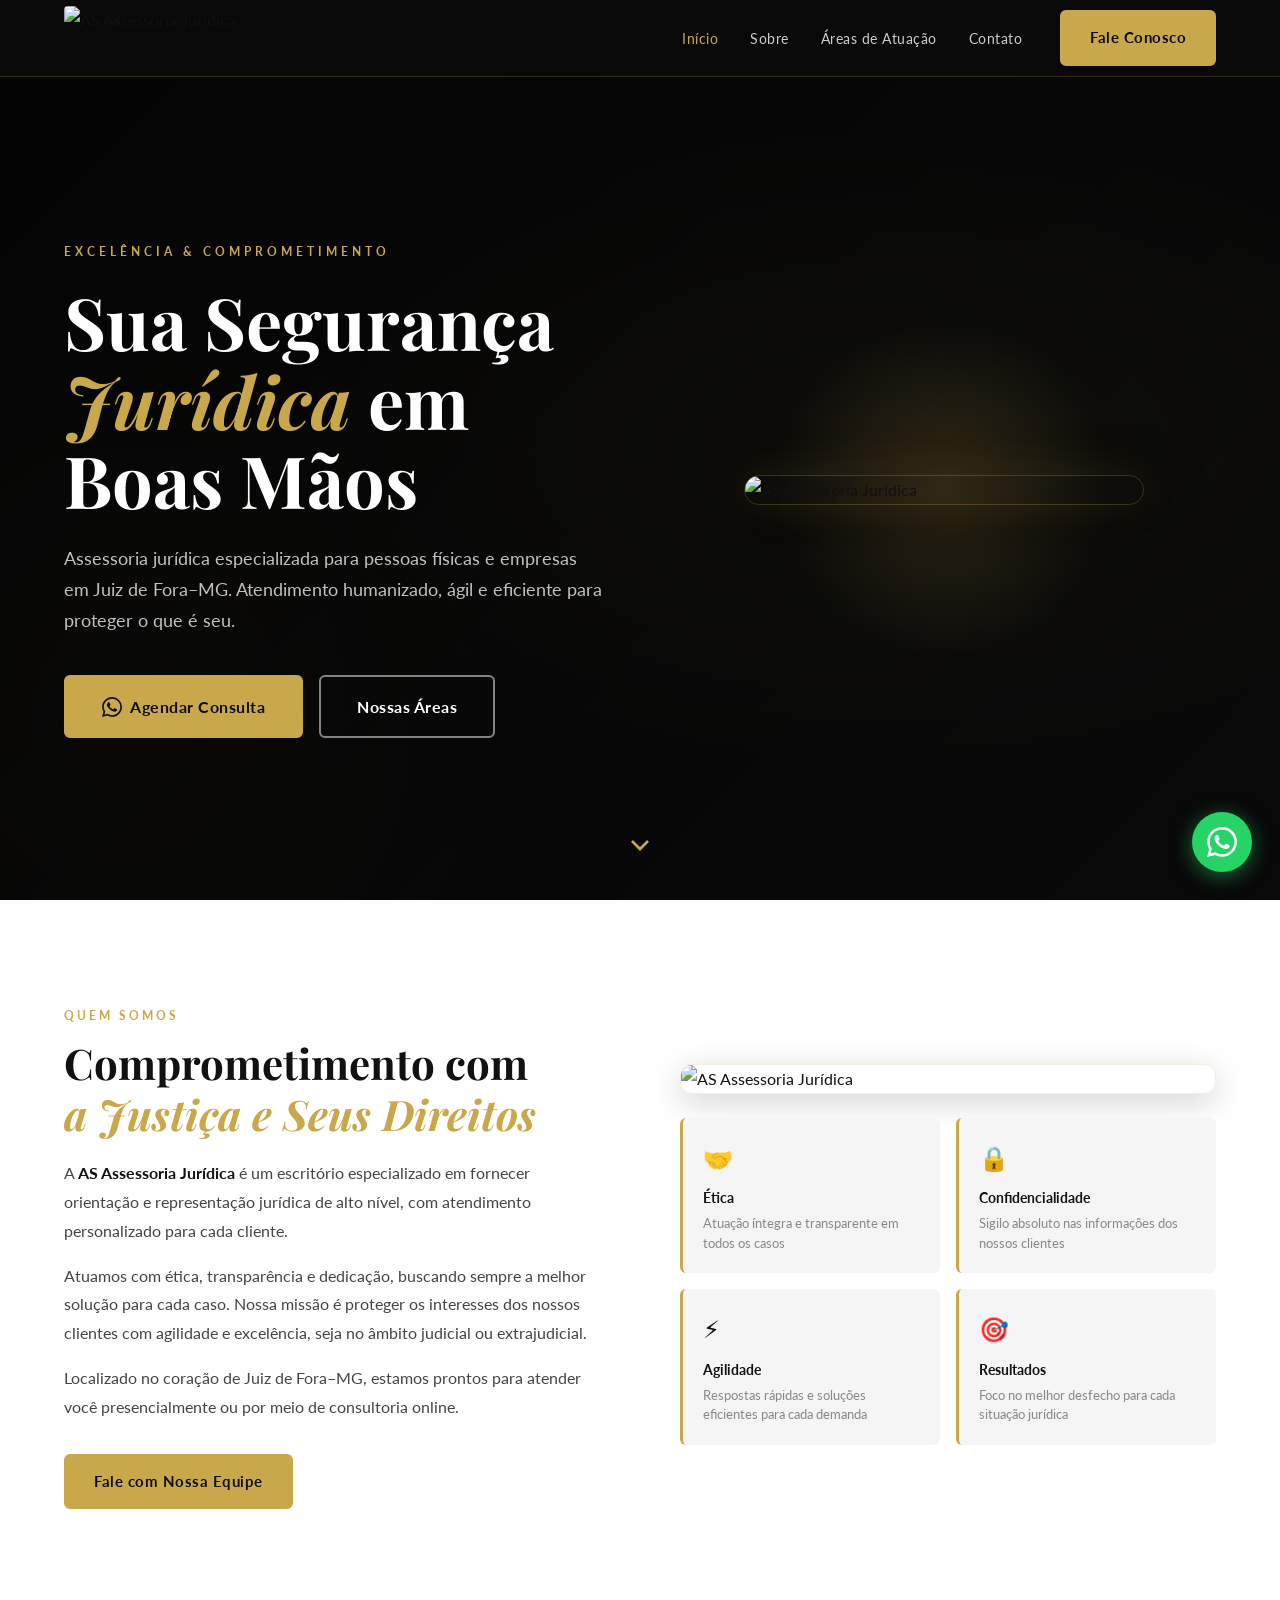
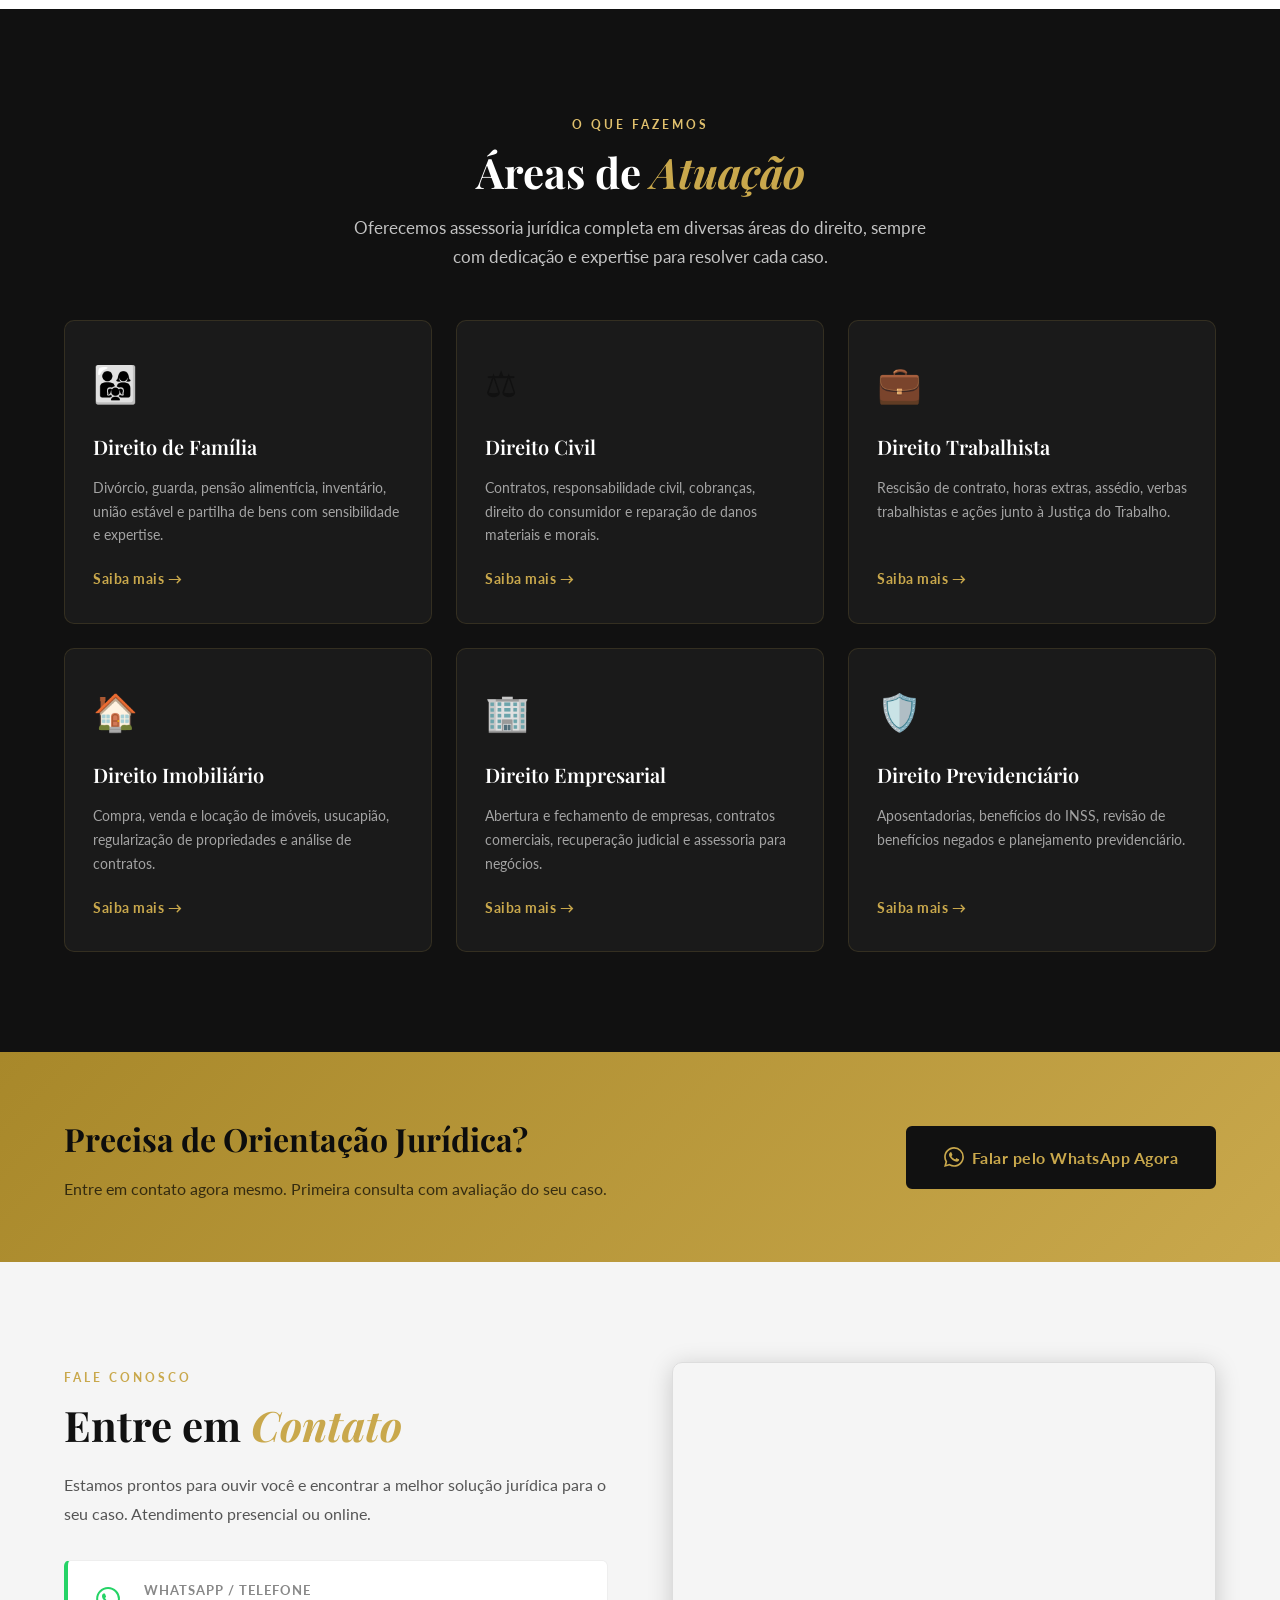
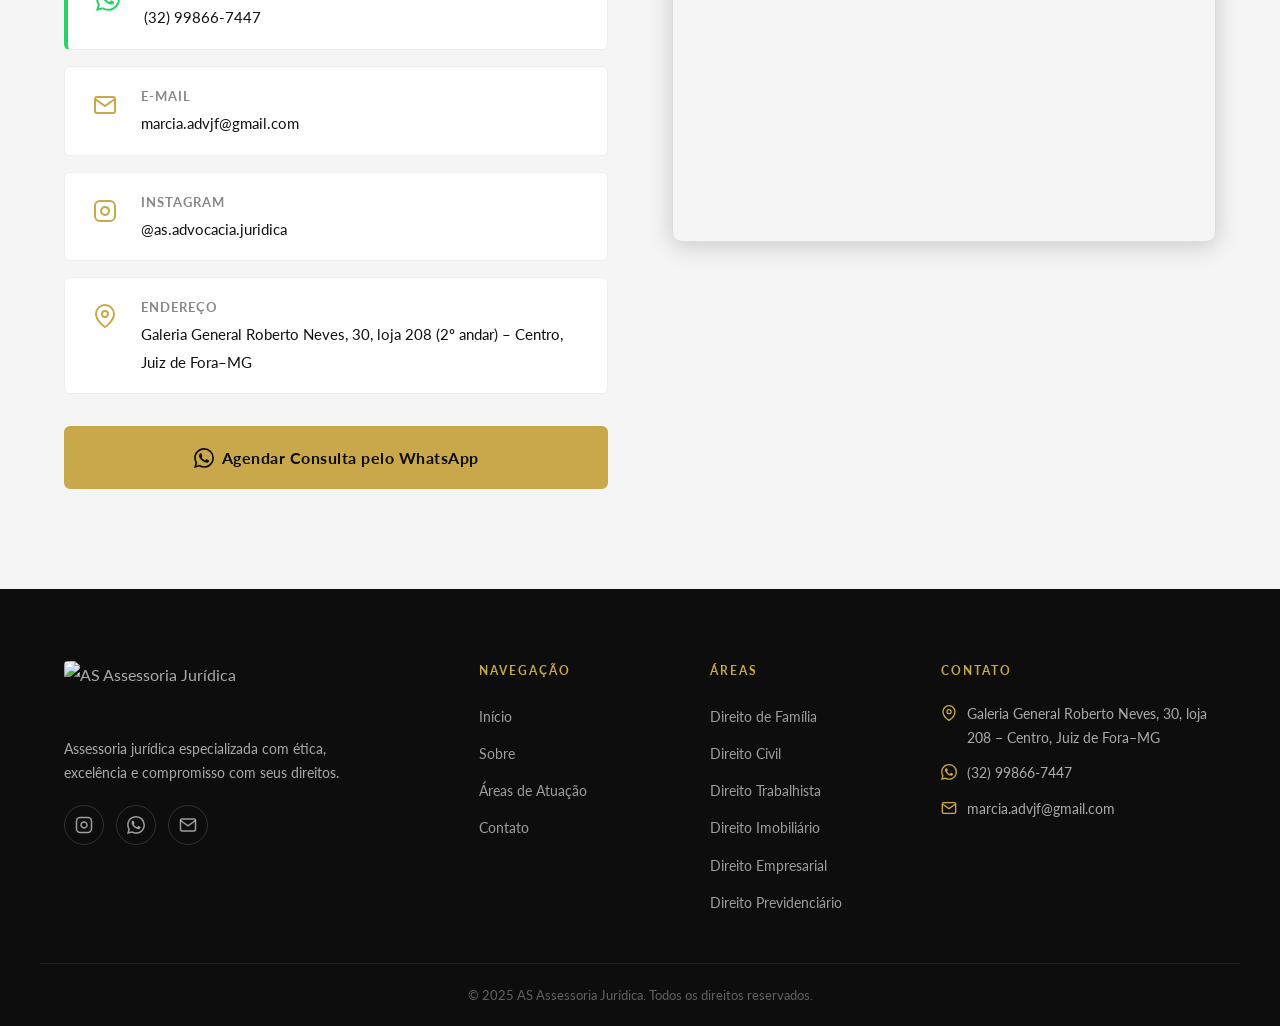
==== commit 166eea0e: "feat: logo em destaque no hero e na seção sobre; favicon PNG; logo maior no header" ====
--- a/public/index.html
+++ b/public/index.html
@@ -9,7 +9,8 @@
   <meta property="og:title" content="AS Assessoria Jurídica | Juiz de Fora – MG" />
   <meta property="og:description" content="Assessoria jurídica especializada em Juiz de Fora. Atendimento humanizado e eficiente para proteger seus direitos." />
   <meta property="og:image" content="/AS-logo.jpg" />
-  <link rel="icon" href="/AS-logo.jpg" type="image/jpeg" />
+  <link rel="icon" type="image/png" sizes="512x512" href="/favicon.png" />
+  <link rel="apple-touch-icon" href="/favicon.png" />
   <link rel="preconnect" href="https://fonts.googleapis.com" />
   <link rel="preconnect" href="https://fonts.gstatic.com" crossorigin />
   <link href="https://fonts.googleapis.com/css2?family=Playfair+Display:ital,wght@0,400;0,600;0,700;1,400&family=Lato:wght@300;400;700&display=swap" rel="stylesheet" />
@@ -41,19 +42,25 @@
   <!-- HERO -->
   <section class="hero" id="inicio">
     <div class="hero__overlay"></div>
-    <div class="container hero__content">
-      <p class="hero__eyebrow">Excelência &amp; Comprometimento</p>
-      <h1 class="hero__title">Sua Segurança<br /><em>Jurídica</em> em Boas Mãos</h1>
-      <p class="hero__subtitle">
-        Assessoria jurídica especializada para pessoas físicas e empresas em Juiz de Fora–MG.
-        Atendimento humanizado, ágil e eficiente para proteger o que é seu.
-      </p>
-      <div class="hero__actions">
-        <a href="https://wa.me/5532998667447?text=Olá!%20Gostaria%20de%20agendar%20uma%20consulta." target="_blank" rel="noopener" class="btn btn--gold btn--lg">
-          <svg xmlns="http://www.w3.org/2000/svg" viewBox="0 0 24 24" fill="currentColor" class="btn__icon"><path d="M17.472 14.382c-.297-.149-1.758-.867-2.03-.967-.273-.099-.471-.148-.67.15-.197.297-.767.966-.94 1.164-.173.199-.347.223-.644.075-.297-.15-1.255-.463-2.39-1.475-.883-.788-1.48-1.761-1.653-2.059-.173-.297-.018-.458.13-.606.134-.133.298-.347.446-.52.149-.174.198-.298.298-.497.099-.198.05-.371-.025-.52-.075-.149-.669-1.612-.916-2.207-.242-.579-.487-.5-.669-.51-.173-.008-.371-.01-.57-.01-.198 0-.52.074-.792.372-.272.297-1.04 1.016-1.04 2.479 0 1.462 1.065 2.875 1.213 3.074.149.198 2.096 3.2 5.077 4.487.709.306 1.262.489 1.694.625.712.227 1.36.195 1.871.118.571-.085 1.758-.719 2.006-1.413.248-.694.248-1.289.173-1.413-.074-.124-.272-.198-.57-.347m-5.421 7.403h-.004a9.87 9.87 0 01-5.031-1.378l-.361-.214-3.741.982.998-3.648-.235-.374a9.86 9.86 0 01-1.51-5.26c.001-5.45 4.436-9.884 9.888-9.884 2.64 0 5.122 1.03 6.988 2.898a9.825 9.825 0 012.893 6.994c-.003 5.45-4.437 9.884-9.885 9.884m8.413-18.297A11.815 11.815 0 0012.05 0C5.495 0 .16 5.335.157 11.892c0 2.096.547 4.142 1.588 5.945L.057 24l6.305-1.654a11.882 11.882 0 005.683 1.448h.005c6.554 0 11.89-5.335 11.893-11.893a11.821 11.821 0 00-3.48-8.413z"/></svg>
-          Agendar Consulta
-        </a>
-        <a href="#areas" class="btn btn--outline btn--lg">Nossas Áreas</a>
+    <div class="container hero__inner">
+      <div class="hero__content">
+        <p class="hero__eyebrow">Excelência &amp; Comprometimento</p>
+        <h1 class="hero__title">Sua Segurança<br /><em>Jurídica</em> em Boas Mãos</h1>
+        <p class="hero__subtitle">
+          Assessoria jurídica especializada para pessoas físicas e empresas em Juiz de Fora–MG.
+          Atendimento humanizado, ágil e eficiente para proteger o que é seu.
+        </p>
+        <div class="hero__actions">
+          <a href="https://wa.me/5532998667447?text=Olá!%20Gostaria%20de%20agendar%20uma%20consulta." target="_blank" rel="noopener" class="btn btn--gold btn--lg">
+            <svg xmlns="http://www.w3.org/2000/svg" viewBox="0 0 24 24" fill="currentColor" class="btn__icon"><path d="M17.472 14.382c-.297-.149-1.758-.867-2.03-.967-.273-.099-.471-.148-.67.15-.197.297-.767.966-.94 1.164-.173.199-.347.223-.644.075-.297-.15-1.255-.463-2.39-1.475-.883-.788-1.48-1.761-1.653-2.059-.173-.297-.018-.458.13-.606.134-.133.298-.347.446-.52.149-.174.198-.298.298-.497.099-.198.05-.371-.025-.52-.075-.149-.669-1.612-.916-2.207-.242-.579-.487-.5-.669-.51-.173-.008-.371-.01-.57-.01-.198 0-.52.074-.792.372-.272.297-1.04 1.016-1.04 2.479 0 1.462 1.065 2.875 1.213 3.074.149.198 2.096 3.2 5.077 4.487.709.306 1.262.489 1.694.625.712.227 1.36.195 1.871.118.571-.085 1.758-.719 2.006-1.413.248-.694.248-1.289.173-1.413-.074-.124-.272-.198-.57-.347m-5.421 7.403h-.004a9.87 9.87 0 01-5.031-1.378l-.361-.214-3.741.982.998-3.648-.235-.374a9.86 9.86 0 01-1.51-5.26c.001-5.45 4.436-9.884 9.888-9.884 2.64 0 5.122 1.03 6.988 2.898a9.825 9.825 0 012.893 6.994c-.003 5.45-4.437 9.884-9.885 9.884m8.413-18.297A11.815 11.815 0 0012.05 0C5.495 0 .16 5.335.157 11.892c0 2.096.547 4.142 1.588 5.945L.057 24l6.305-1.654a11.882 11.882 0 005.683 1.448h.005c6.554 0 11.89-5.335 11.893-11.893a11.821 11.821 0 00-3.48-8.413z"/></svg>
+            Agendar Consulta
+          </a>
+          <a href="#areas" class="btn btn--outline btn--lg">Nossas Áreas</a>
+        </div>
+      </div>
+      <div class="hero__logo-wrap">
+        <div class="hero__logo-glow"></div>
+        <img src="/AS-logo.jpg" alt="AS Assessoria Jurídica" class="hero__logo-img" />
       </div>
     </div>
     <a href="#sobre" class="hero__scroll" aria-label="Rolar para baixo">
@@ -79,9 +86,8 @@
         <a href="https://wa.me/5532998667447?text=Olá!%20Gostaria%20de%20saber%20mais%20sobre%20os%20serviços." target="_blank" rel="noopener" class="btn btn--gold">Fale com Nossa Equipe</a>
       </div>
       <div class="about__visual">
-        <div class="about__badge">
-          <span class="about__badge-icon">⚖</span>
-          <p>Excelência<br />Jurídica</p>
+        <div class="about__logo">
+          <img src="/AS-logo.jpg" alt="AS Assessoria Jurídica" />
         </div>
         <div class="about__pillars">
           <div class="pillar">
--- a/public/style.css
+++ b/public/style.css
@@ -133,7 +133,7 @@
 }
 
 .header__logo img {
-  height: 52px;
+  height: 64px;
   width: auto;
   object-fit: contain;
   border-radius: 4px;
@@ -205,11 +205,53 @@
   background: linear-gradient(135deg, rgba(0,0,0,0.7) 0%, rgba(0,0,0,0.3) 100%);
 }
 
-.hero__content {
+.hero__inner {
   position: relative;
   z-index: 2;
-  max-width: 720px;
+  display: grid;
+  grid-template-columns: 1fr 1fr;
+  gap: 64px;
+  align-items: center;
   padding-top: 80px;
+  width: 100%;
+}
+
+.hero__content {
+  max-width: 600px;
+}
+
+.hero__logo-wrap {
+  position: relative;
+  display: flex;
+  align-items: center;
+  justify-content: center;
+}
+
+.hero__logo-glow {
+  position: absolute;
+  width: 340px;
+  height: 340px;
+  border-radius: 50%;
+  background: radial-gradient(circle, rgba(201,168,76,0.18) 0%, transparent 70%);
+  animation: pulse-glow 3s ease-in-out infinite;
+}
+
+.hero__logo-img {
+  width: 100%;
+  max-width: 400px;
+  height: auto;
+  border-radius: 16px;
+  border: 1px solid rgba(201,168,76,0.25);
+  box-shadow:
+    0 0 40px rgba(201,168,76,0.12),
+    0 24px 64px rgba(0,0,0,0.6);
+  position: relative;
+  z-index: 1;
+}
+
+@keyframes pulse-glow {
+  0%, 100% { opacity: 0.6; transform: scale(1); }
+  50% { opacity: 1; transform: scale(1.08); }
 }
 
 .hero__eyebrow {
@@ -282,17 +324,18 @@
 
 .about__visual { position: relative; }
 
-.about__badge {
-  background: var(--dark);
-  color: var(--gold);
+.about__logo {
+  margin-bottom: 24px;
   border-radius: 12px;
-  padding: 32px;
-  text-align: center;
-  margin-bottom: 24px;
+  overflow: hidden;
   border: 1px solid rgba(201,168,76,0.2);
-}
-.about__badge-icon { font-size: 48px; display: block; margin-bottom: 12px; }
-.about__badge p { font-family: var(--font-serif); font-size: 18px; font-weight: 600; line-height: 1.3; }
+  box-shadow: 0 8px 32px rgba(0,0,0,0.18);
+}
+.about__logo img {
+  width: 100%;
+  height: auto;
+  display: block;
+}
 
 .about__pillars {
   display: grid;
@@ -582,6 +625,8 @@
 
 /* ===== RESPONSIVE ===== */
 @media (max-width: 1024px) {
+  .hero__inner { grid-template-columns: 1fr; gap: 40px; }
+  .hero__logo-img { max-width: 320px; }
   .about__inner { grid-template-columns: 1fr; gap: 48px; }
   .areas__grid { grid-template-columns: repeat(2, 1fr); }
   .footer__inner { grid-template-columns: 1fr 1fr; }
@@ -611,7 +656,8 @@
   .nav-link { display: block; padding: 12px 16px; }
   .header__cta { width: 100%; justify-content: center; }
 
-  .hero__content { padding-top: 100px; }
+  .hero__inner { padding-top: 100px; }
+  .hero__logo-wrap { display: none; }
   .hero__actions { flex-direction: column; }
   .hero__actions .btn { justify-content: center; }
 
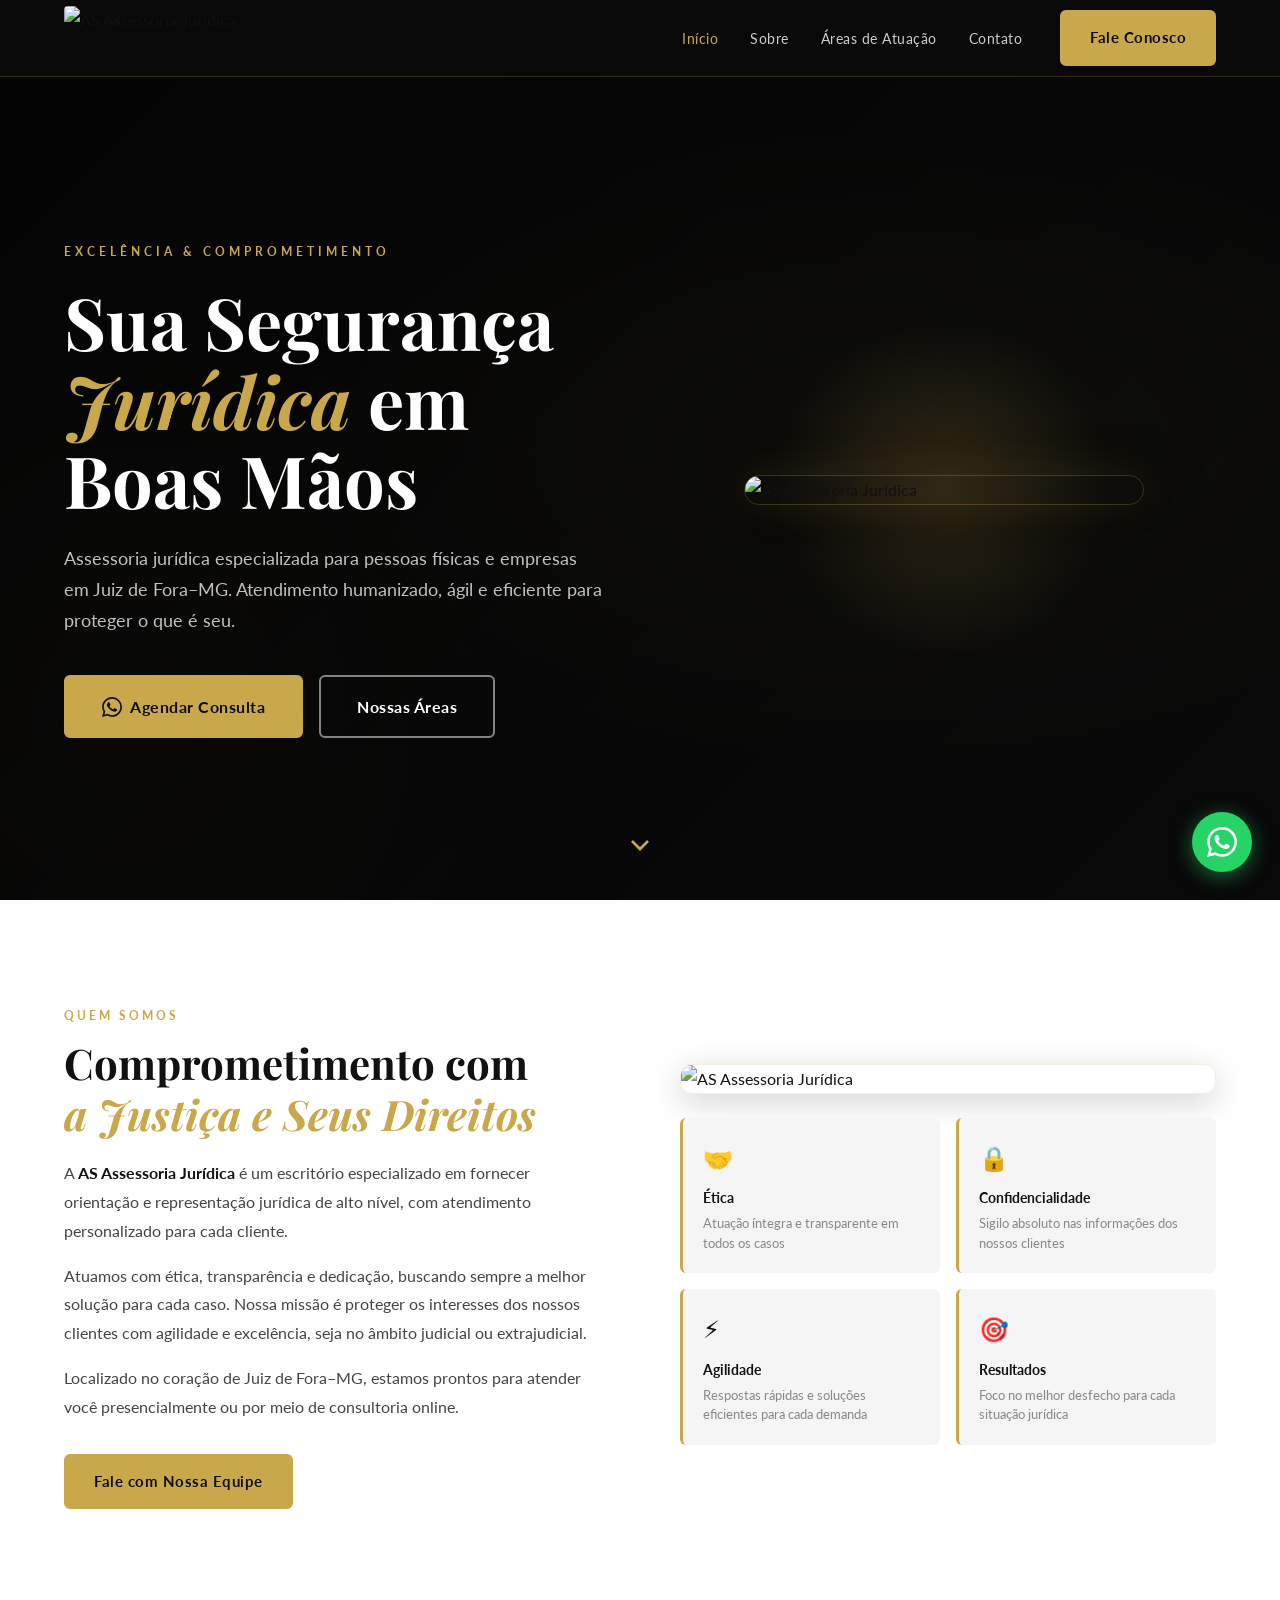
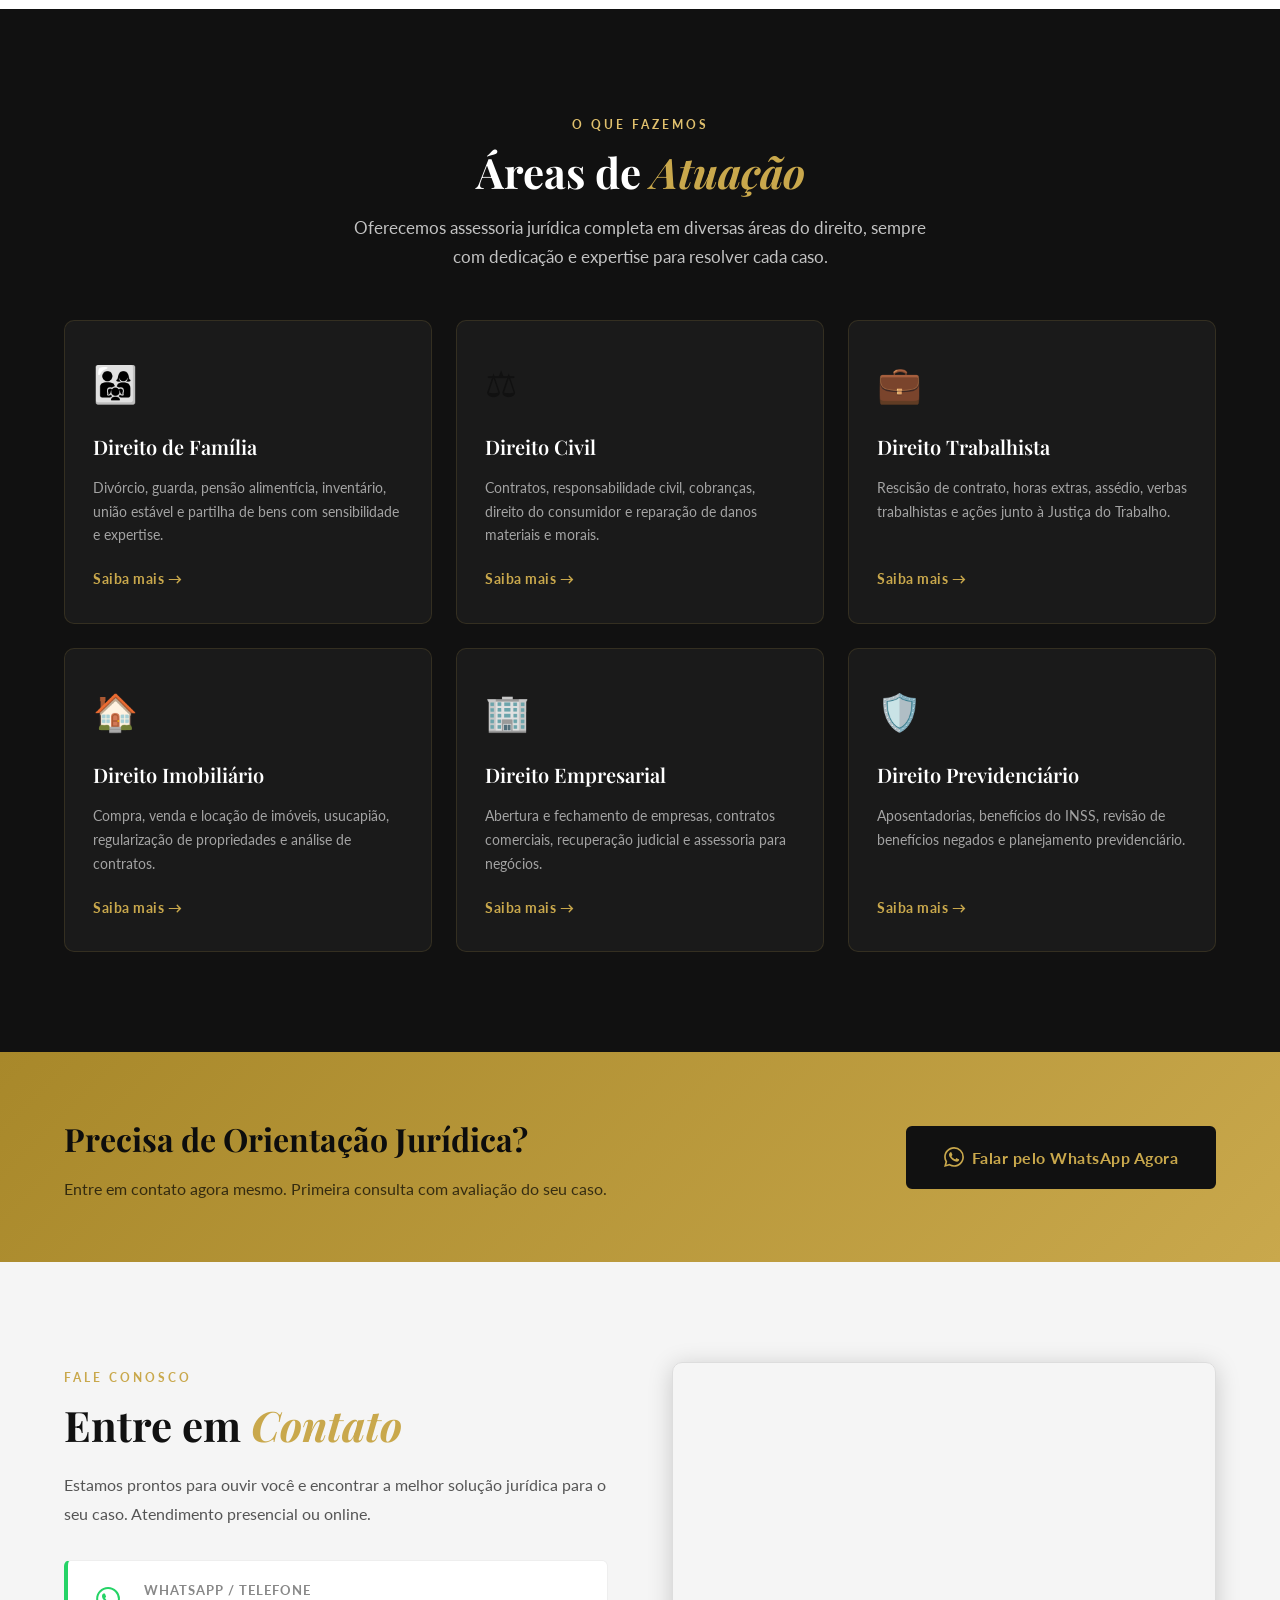
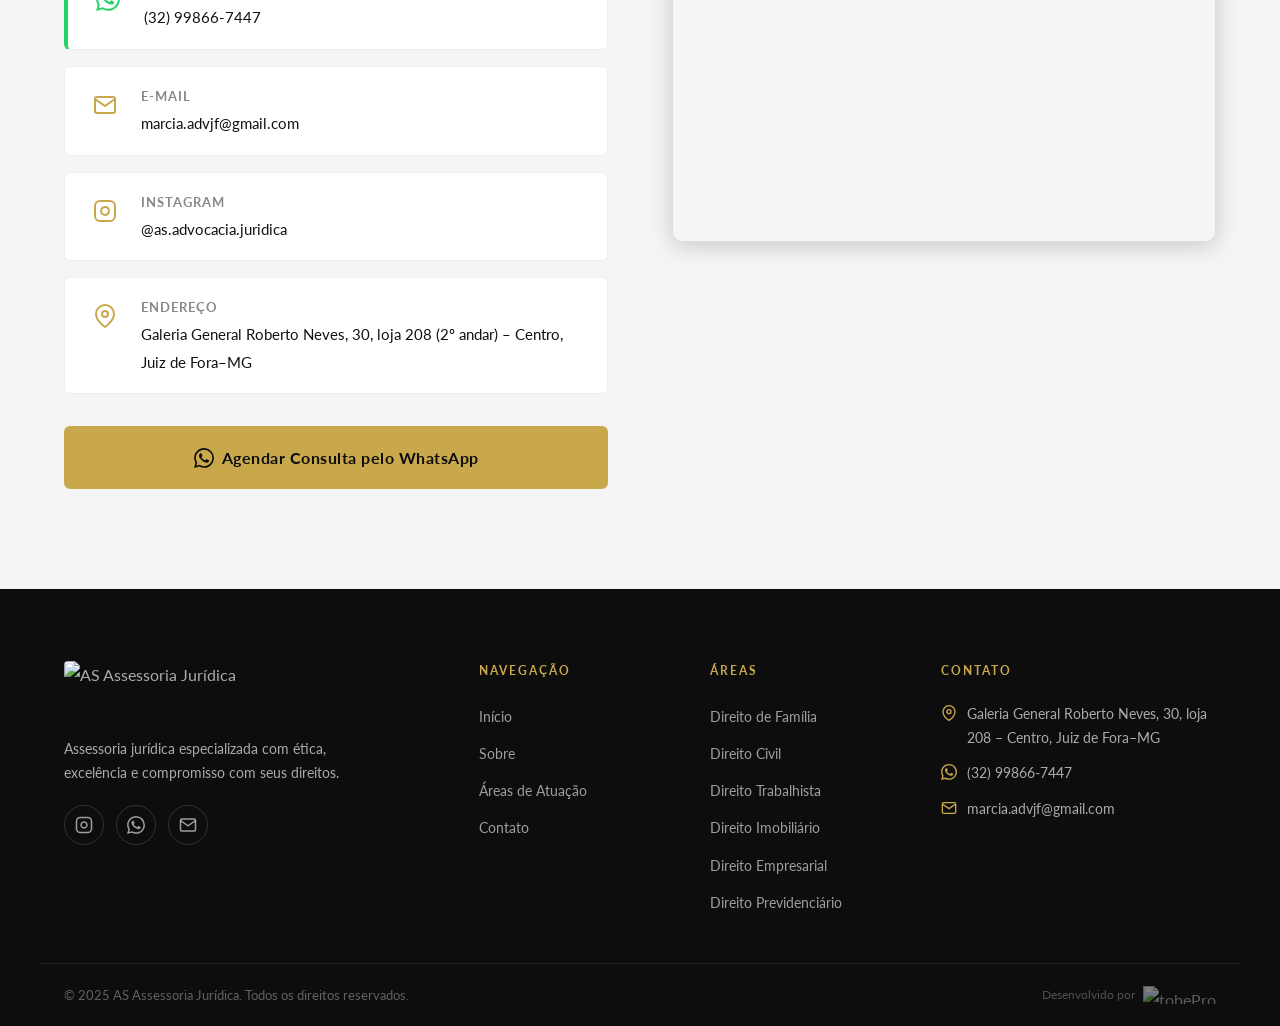
==== commit 40fcad29: "feat: adiciona crédito tobePro no rodapé Adiciona logotipo tobePro com link para tobepro.com.br na b" ====
--- a/public/index.html
+++ b/public/index.html
@@ -308,8 +308,12 @@
       </div>
     </div>
     <div class="footer__bottom">
-      <div class="container">
+      <div class="container footer__bottom-inner">
         <p>&copy; 2025 AS Assessoria Jurídica. Todos os direitos reservados.</p>
+        <a href="https://tobepro.com.br" target="_blank" rel="noopener" class="footer__devby">
+          <span>Desenvolvido por</span>
+          <img src="/tobepro-logo.png" alt="tobePro" />
+        </a>
       </div>
     </div>
   </footer>
--- a/public/style.css
+++ b/public/style.css
@@ -572,9 +572,34 @@
 
 .footer__bottom {
   padding: 20px 0;
-  text-align: center;
+}
+.footer__bottom-inner {
+  display: flex;
+  align-items: center;
+  justify-content: space-between;
+  flex-wrap: wrap;
+  gap: 12px;
 }
 .footer__bottom p { font-size: 13px; color: rgba(255,255,255,0.35); }
+.footer__devby {
+  display: flex;
+  align-items: center;
+  gap: 8px;
+  text-decoration: none;
+  opacity: 0.5;
+  transition: opacity 0.3s ease;
+}
+.footer__devby:hover { opacity: 1; }
+.footer__devby span {
+  font-size: 12px;
+  color: rgba(255,255,255,0.55);
+  white-space: nowrap;
+}
+.footer__devby img {
+  height: 18px;
+  width: auto;
+  display: block;
+}
 
 /* ===== WHATSAPP FLOAT ===== */
 .whatsapp-float {
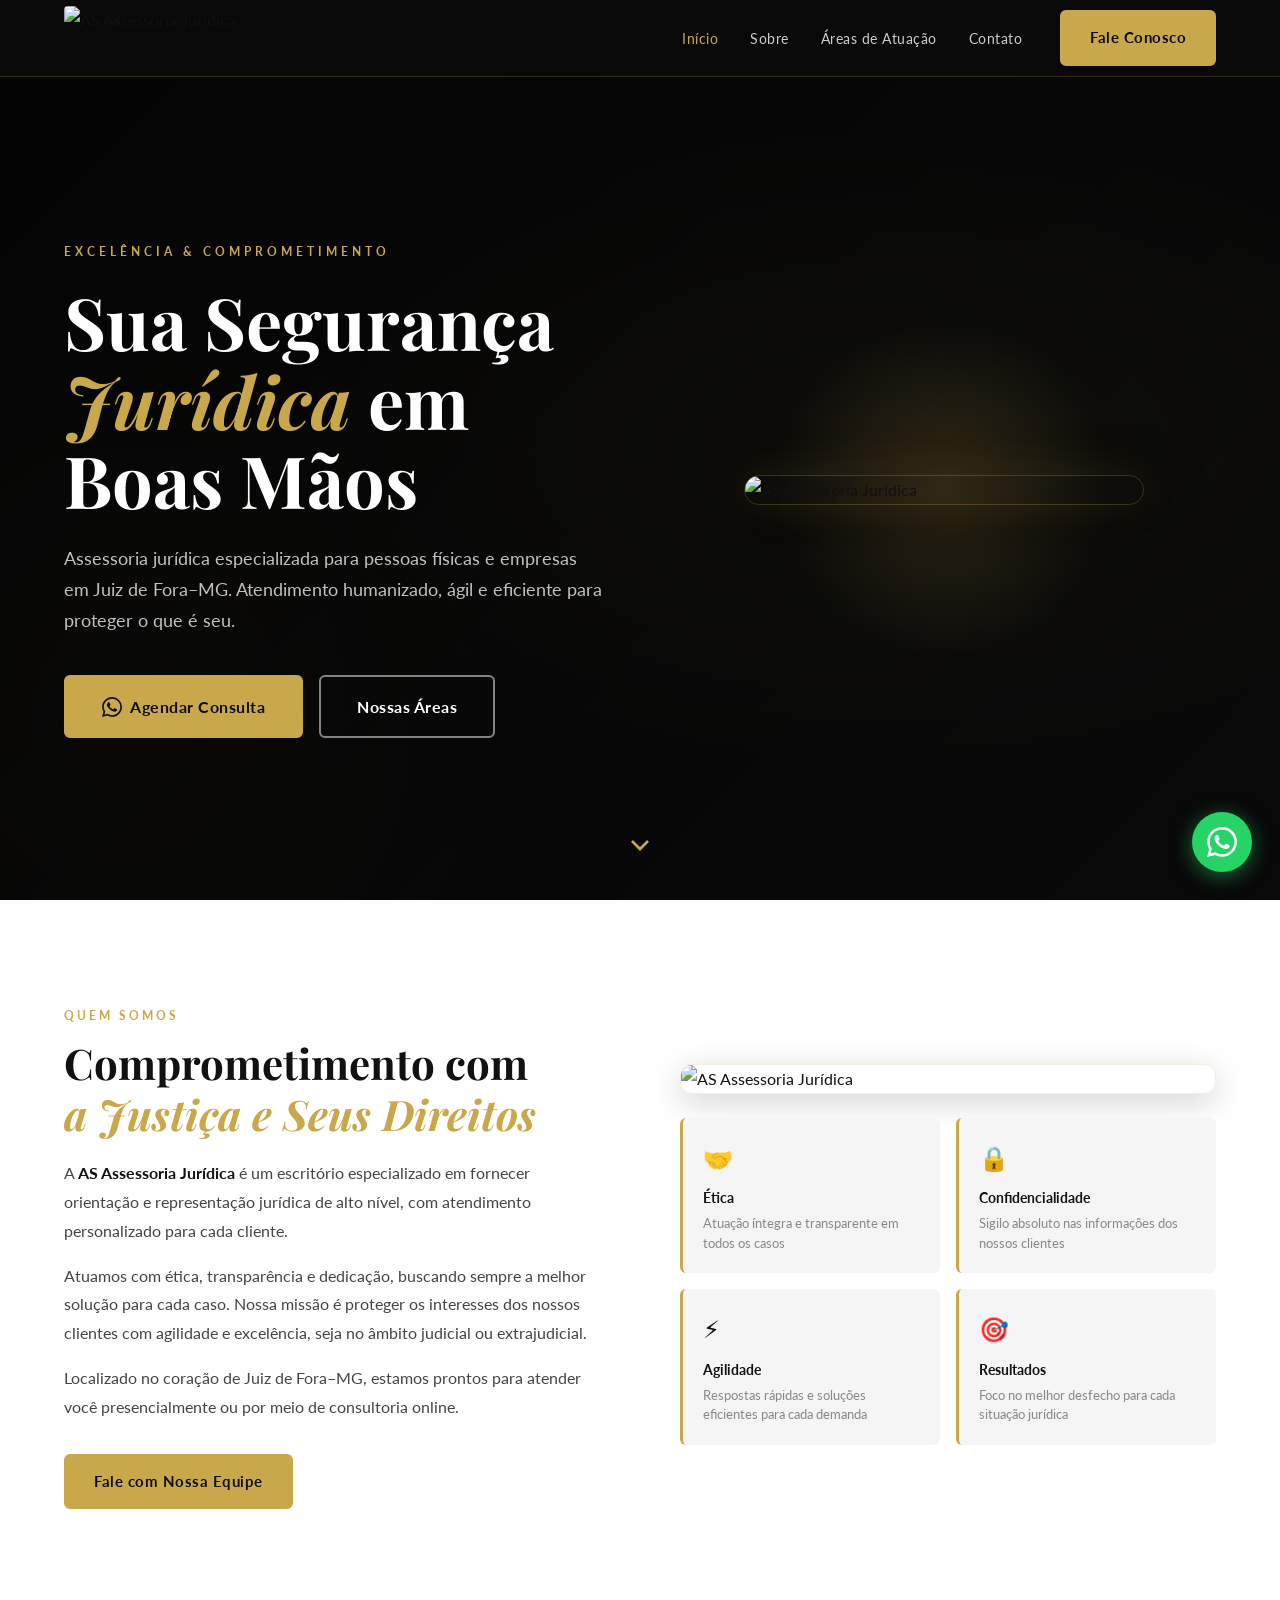
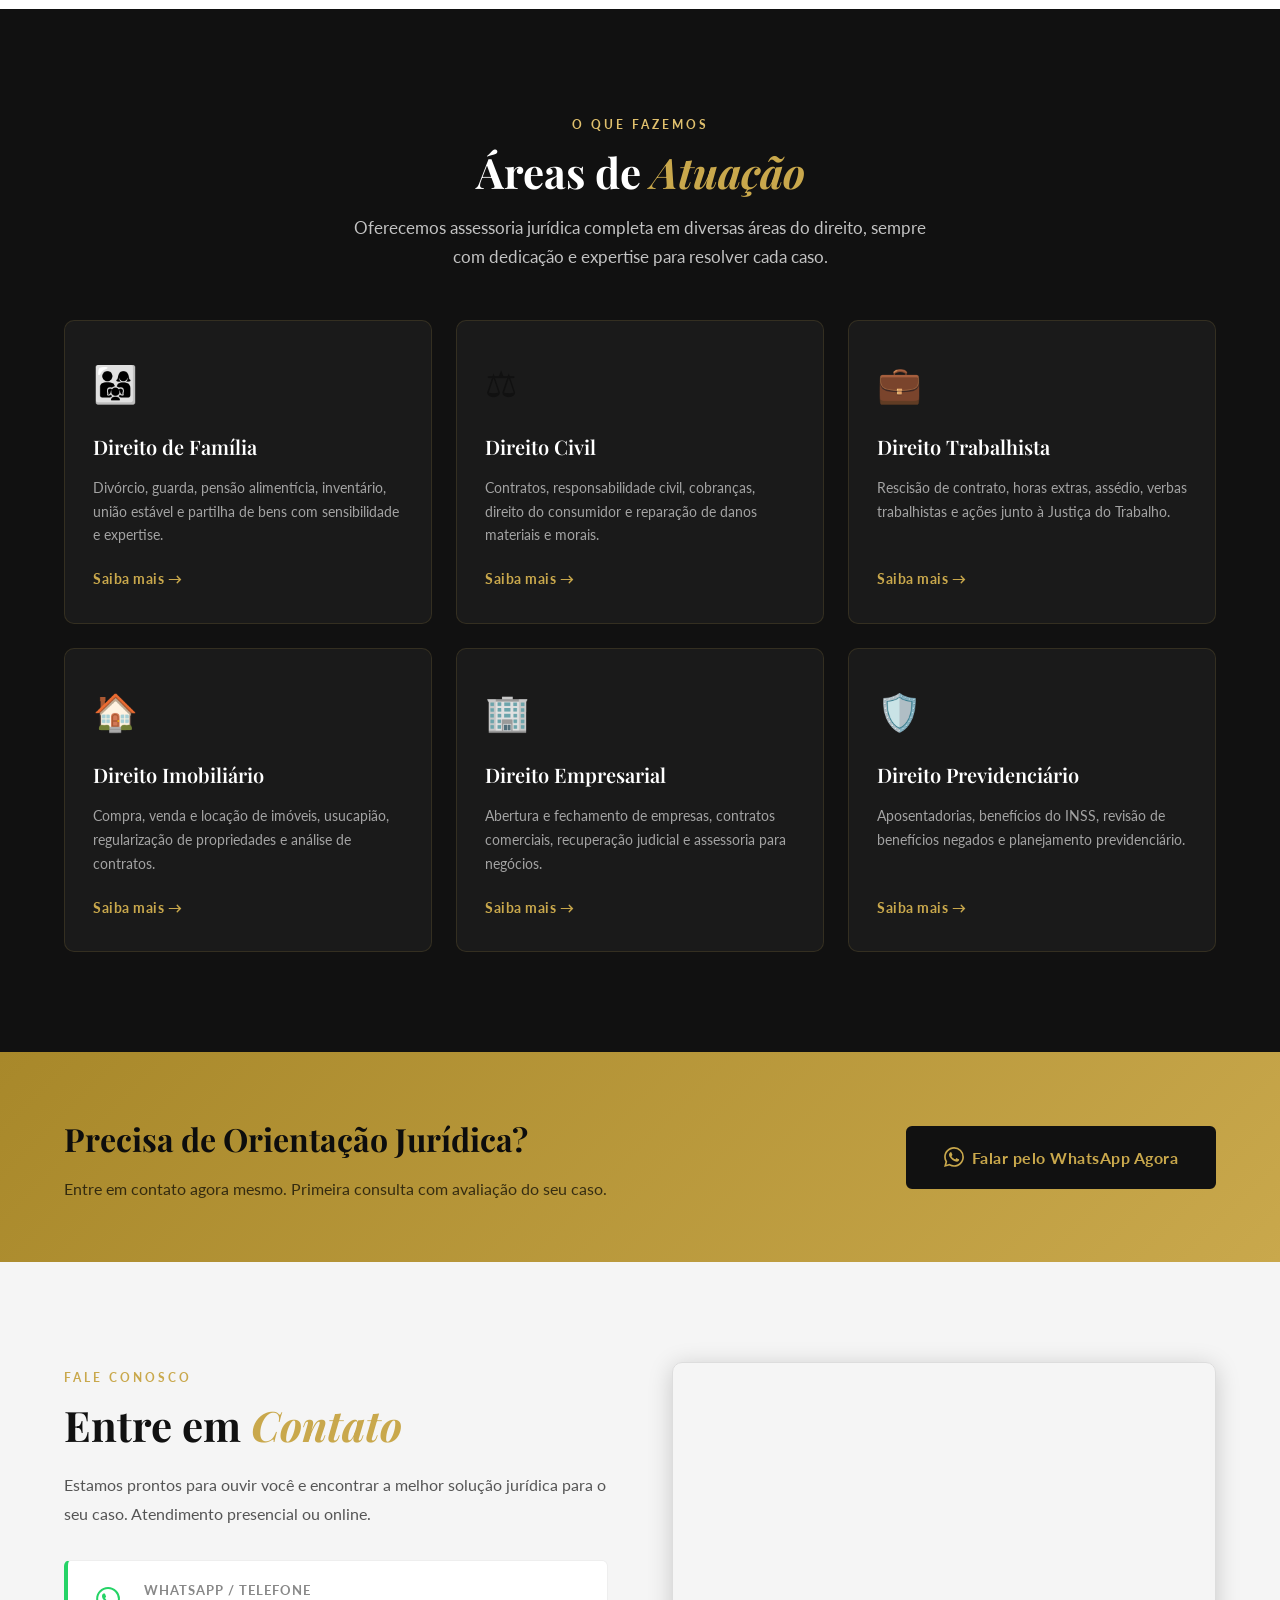
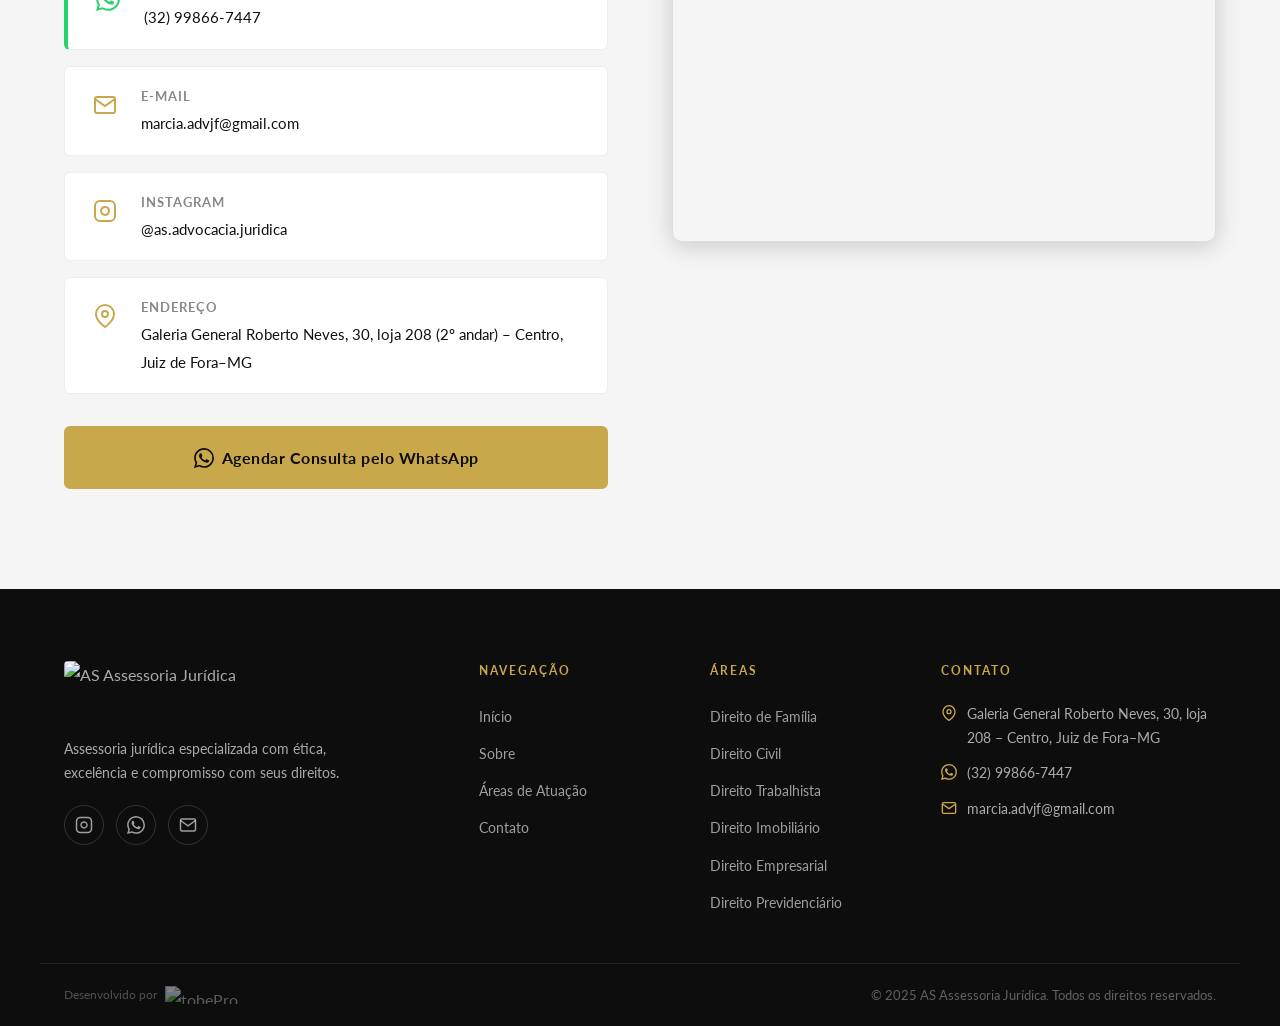
==== commit a280cb3b: "fix: inverte posição do crédito tobePro e copyright no rodapé" ====
--- a/public/index.html
+++ b/public/index.html
@@ -309,11 +309,11 @@
     </div>
     <div class="footer__bottom">
       <div class="container footer__bottom-inner">
-        <p>&copy; 2025 AS Assessoria Jurídica. Todos os direitos reservados.</p>
         <a href="https://tobepro.com.br" target="_blank" rel="noopener" class="footer__devby">
           <span>Desenvolvido por</span>
           <img src="/tobepro-logo.png" alt="tobePro" />
         </a>
+        <p>&copy; 2025 AS Assessoria Jurídica. Todos os direitos reservados.</p>
       </div>
     </div>
   </footer>
